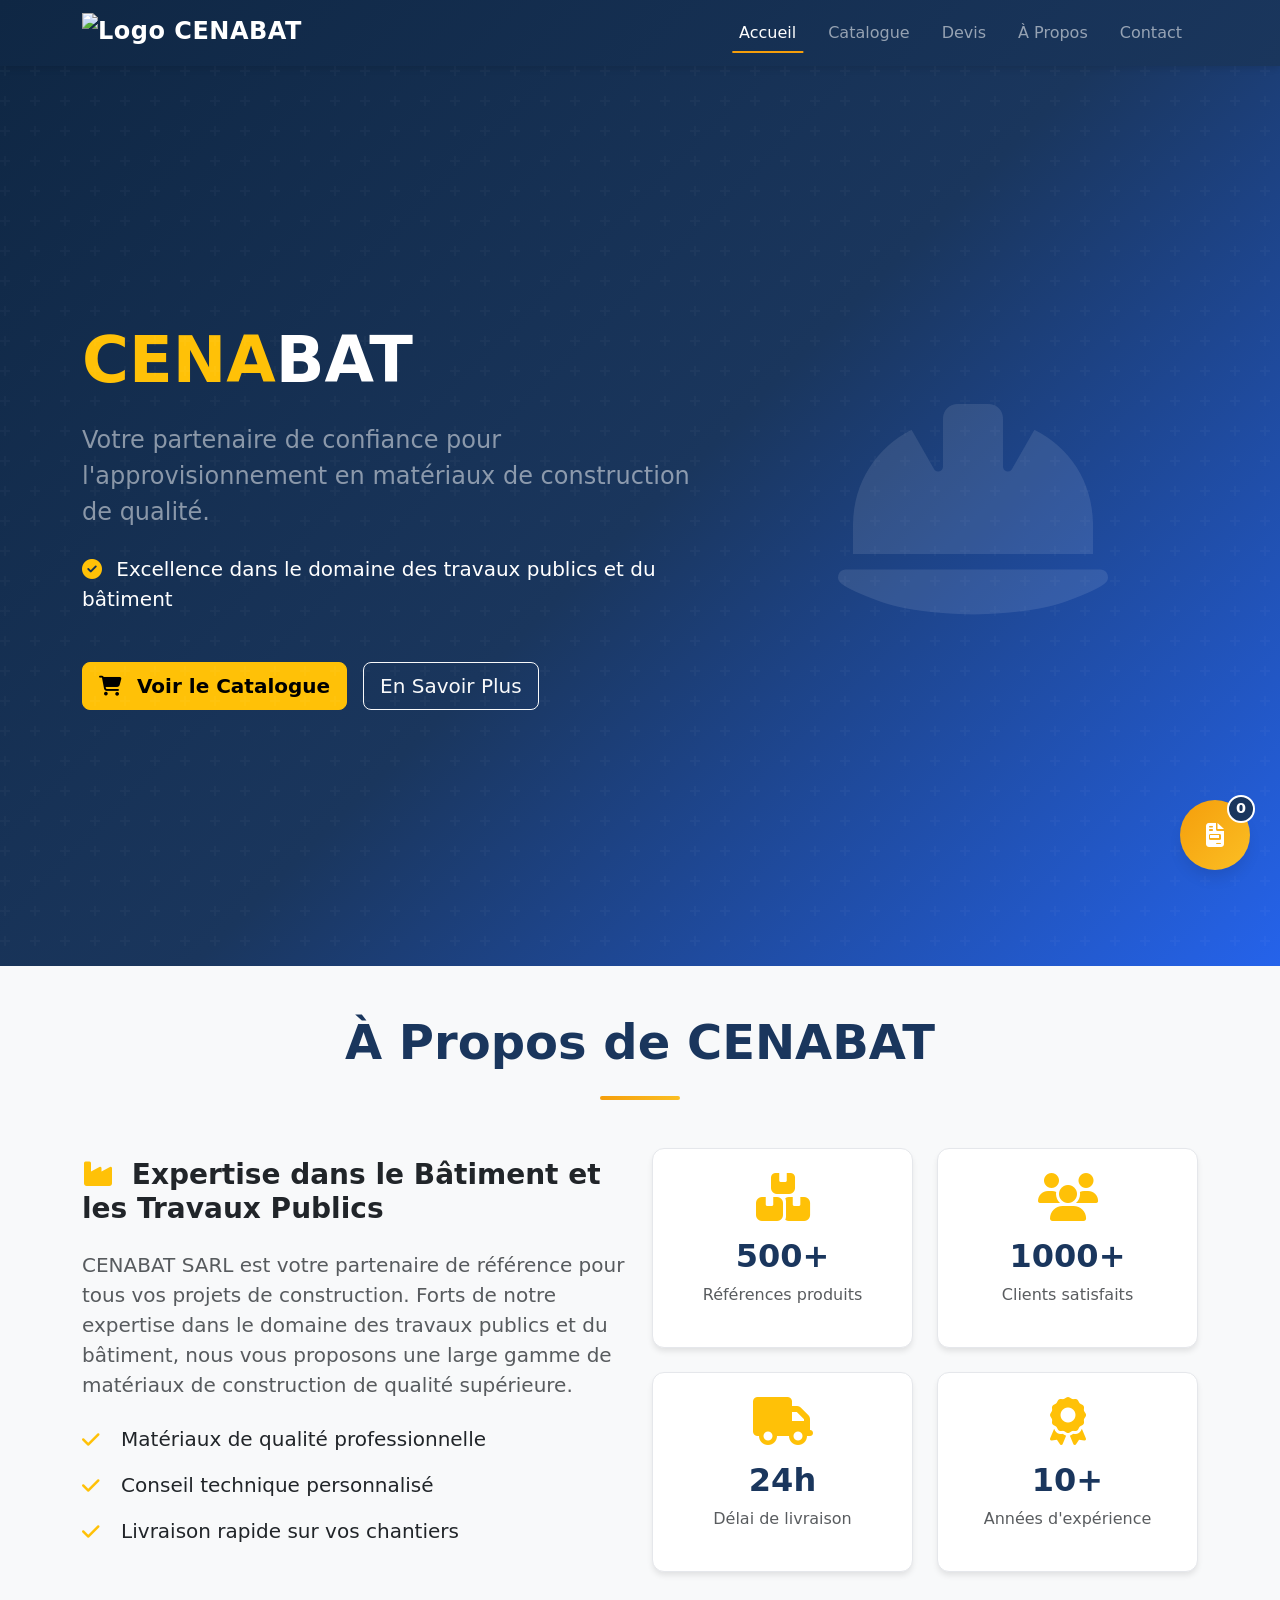
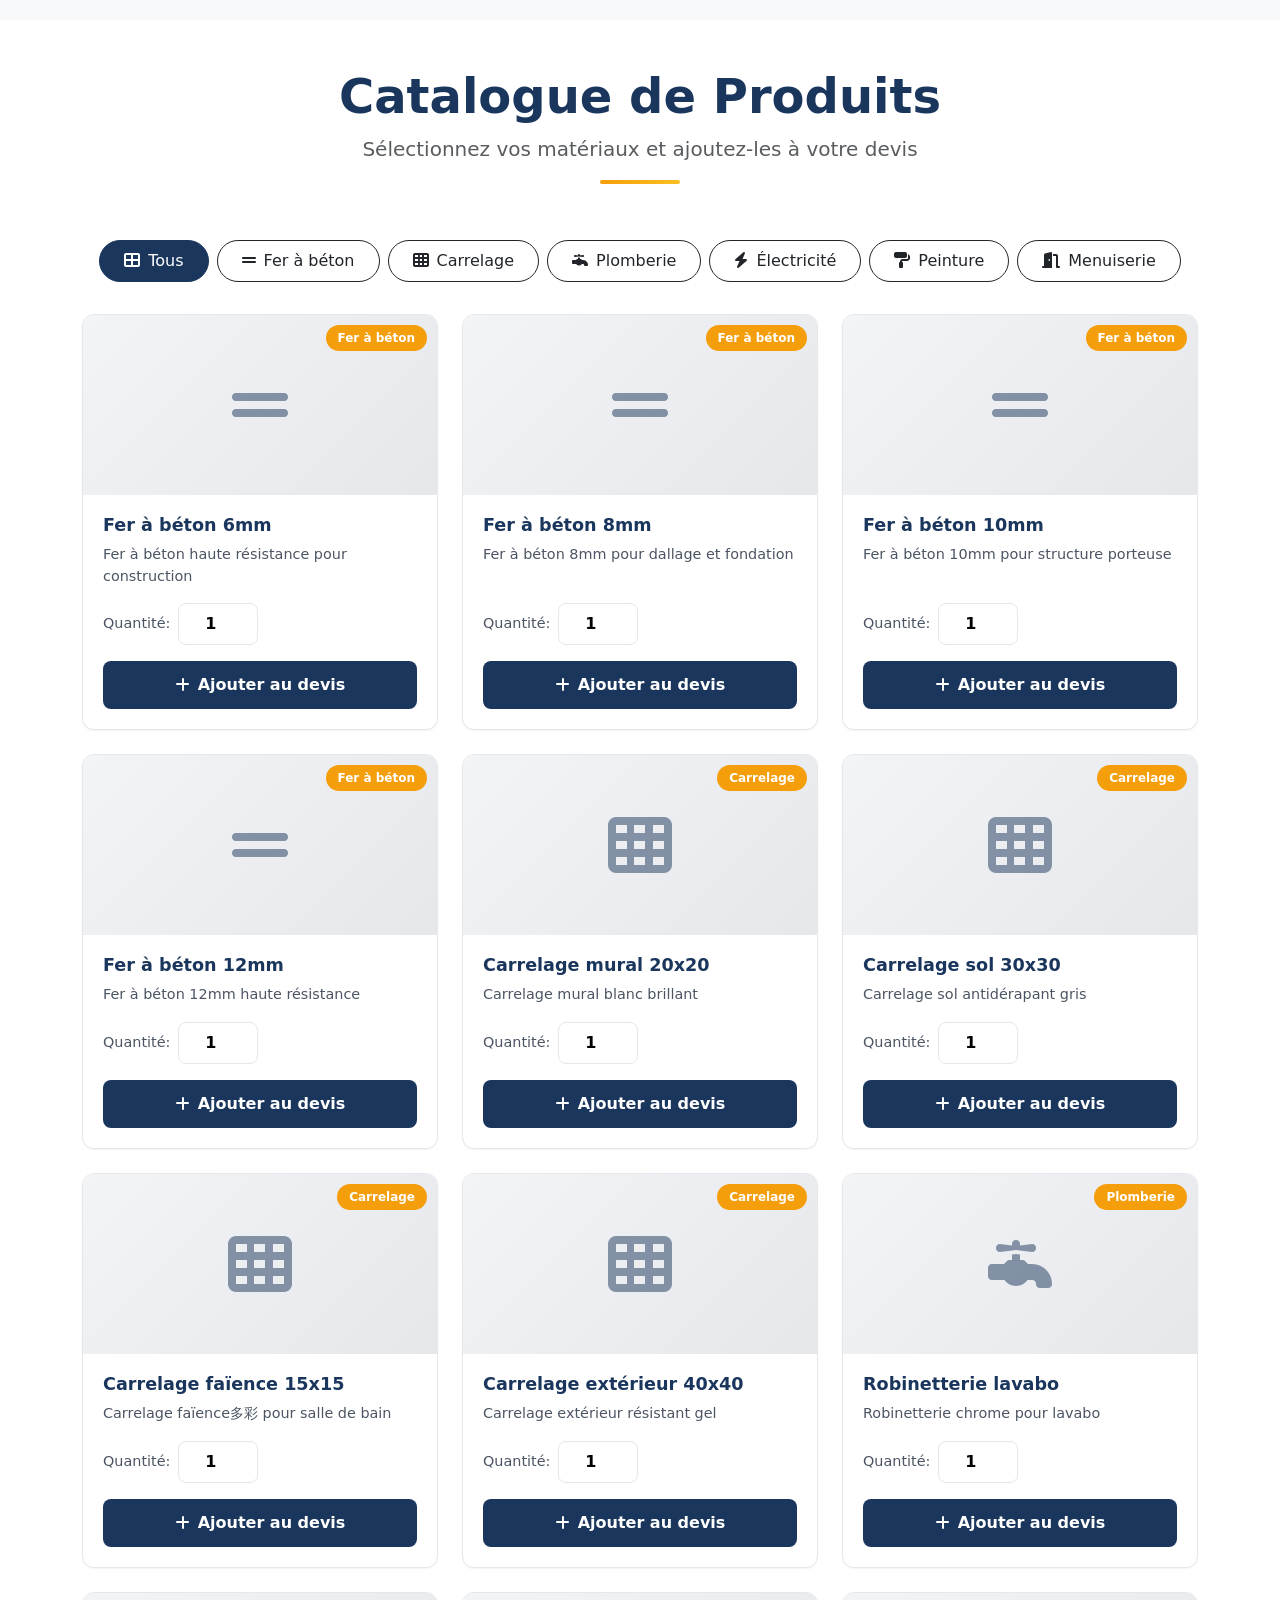
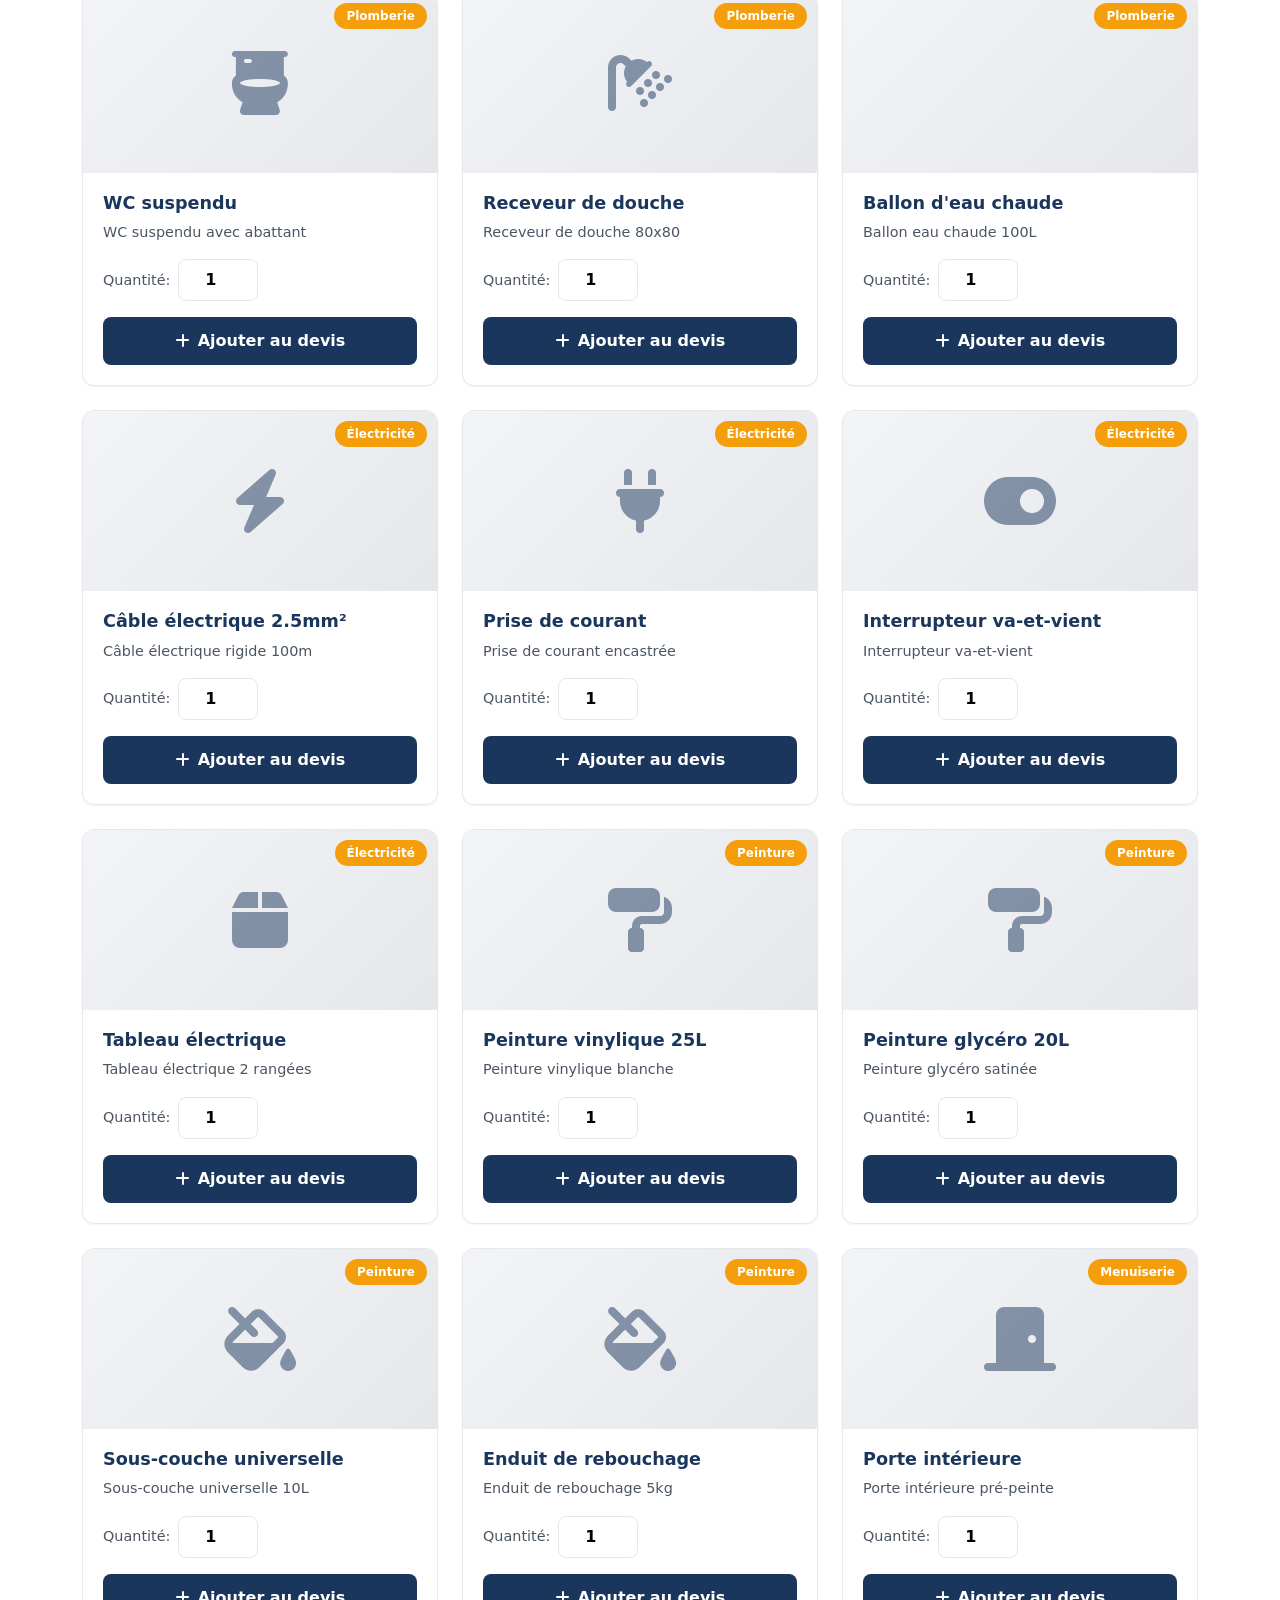
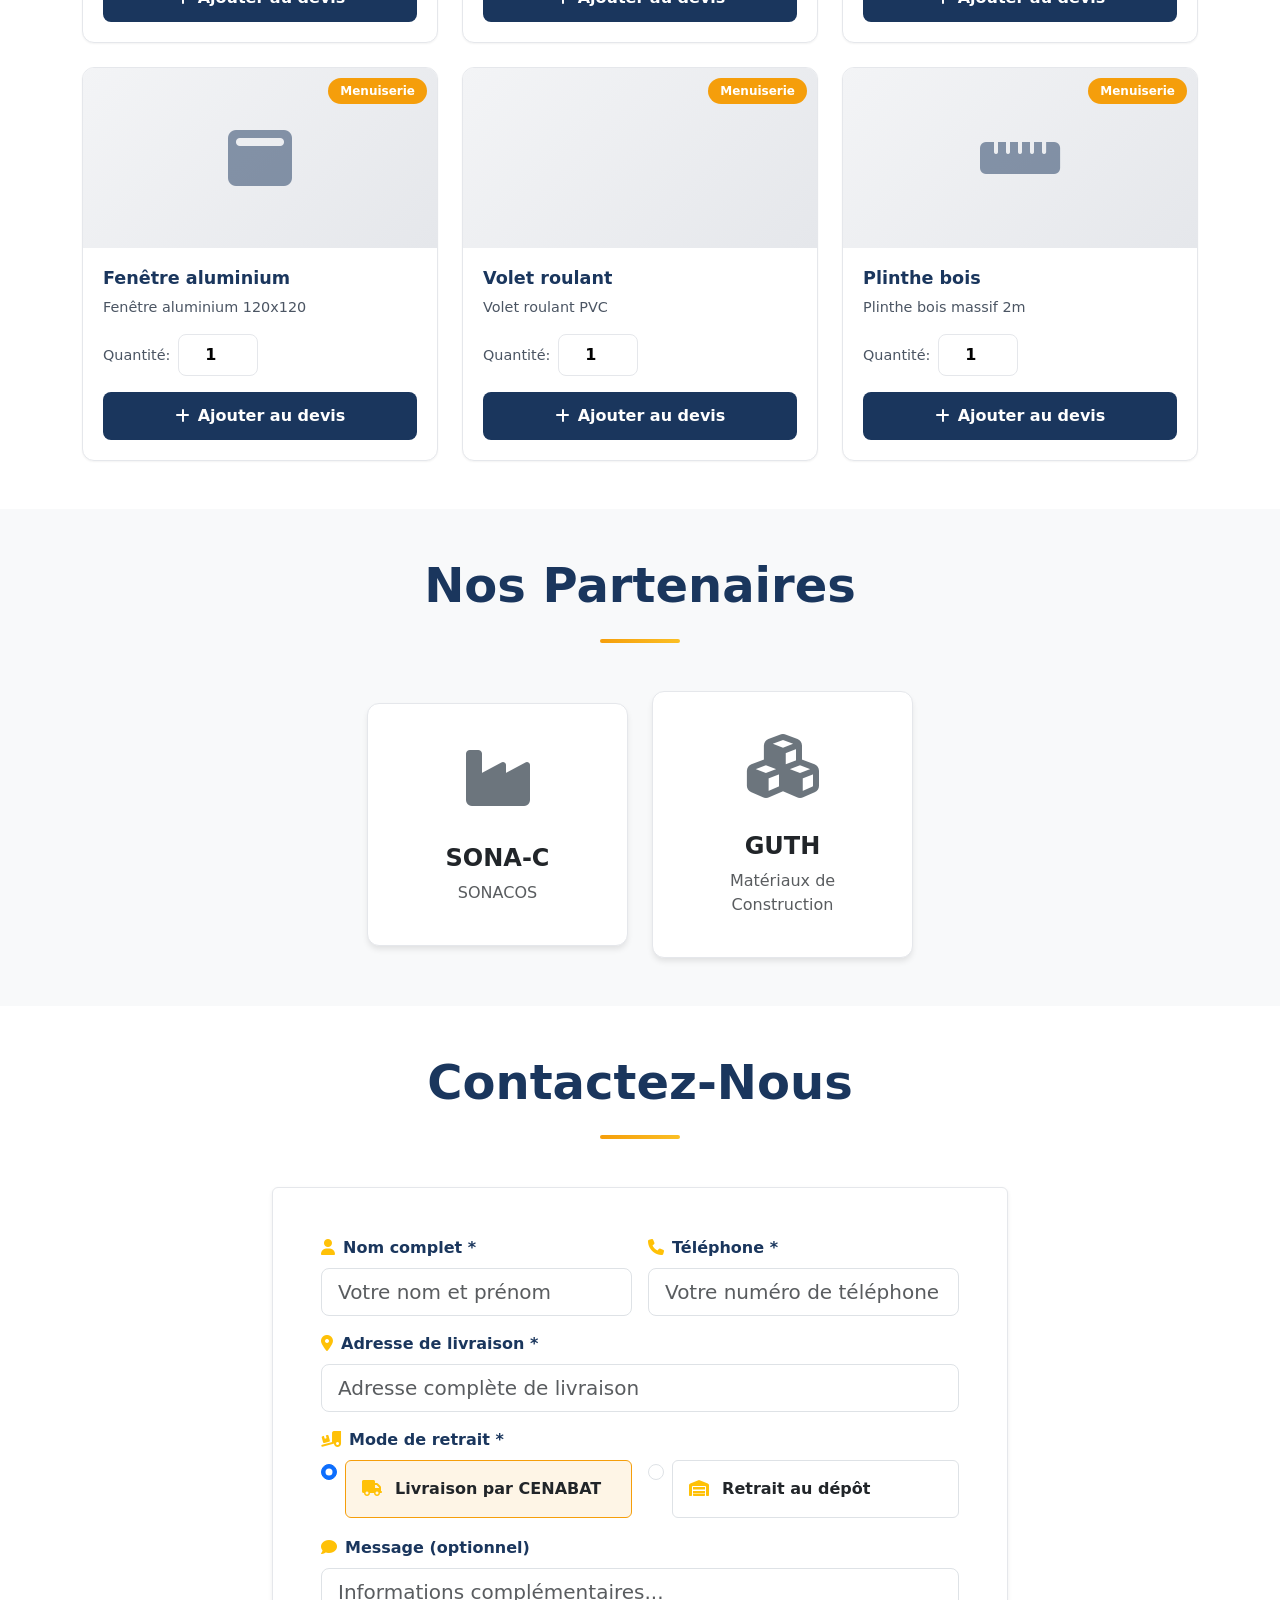
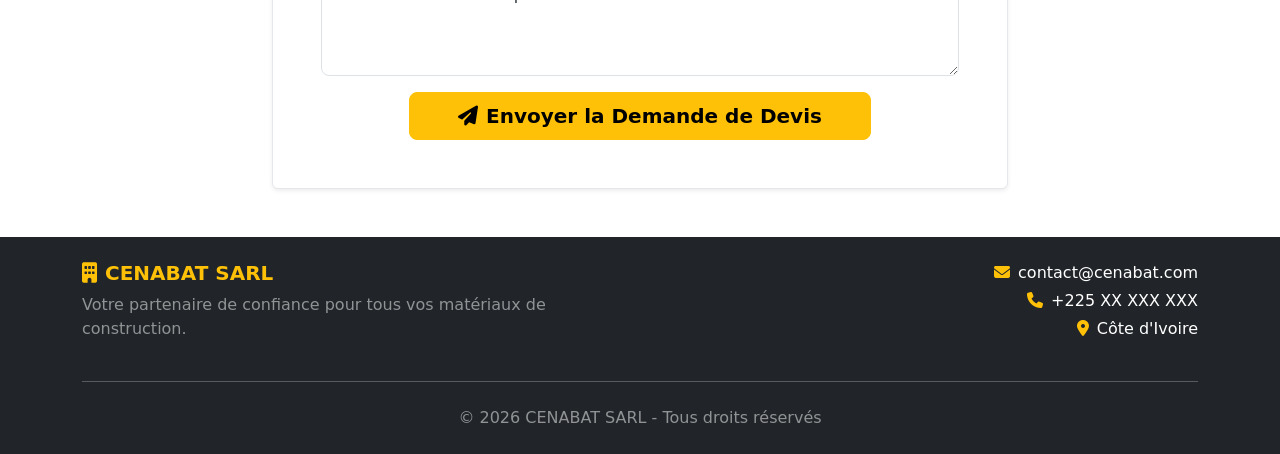
==== index.html @ 2ad9ac22 "Initial deploy of CENABAT site" ====
<!DOCTYPE html>
<html lang="fr">
<head>
    <meta charset="UTF-8">
    <meta name="viewport" content="width=device-width, initial-scale=1.0">
    <title>CENABAT SARL - Matériaux de Construction</title>
    <link rel="stylesheet" href="css/style.css">
    <link href="https://cdn.jsdelivr.net/npm/bootstrap@5.3.0/dist/css/bootstrap.min.css" rel="stylesheet">
    <link rel="stylesheet" href="https://cdnjs.cloudflare.com/ajax/libs/font-awesome/6.4.0/css/all.min.css">
</head>
<body>
    <!-- Navigation -->
    <nav class="navbar navbar-expand-lg navbar-dark bg-dark sticky-top">
        <div class="container">
            <a class="navbar-brand d-flex align-items-center fw-bold" href="#" aria-label="CENABAT SARL">
                <img src="images/logo.png" alt="Logo CENABAT" class="navbar-logo">
            </a>
            <button class="navbar-toggler" type="button" data-bs-toggle="collapse" data-bs-target="#navbarNav">
                <span class="navbar-toggler-icon"></span>
            </button>
            <div class="collapse navbar-collapse" id="navbarNav">
                <ul class="navbar-nav ms-auto">
                    <li class="nav-item"><a class="nav-link active" href="index.html">Accueil</a></li>
                    <li class="nav-item"><a class="nav-link" href="catalogue.html">Catalogue</a></li>
                    <li class="nav-item"><a class="nav-link" href="devis.html">Devis</a></li>
                    <li class="nav-item"><a class="nav-link" href="apropos.html">À Propos</a></li>
                    <li class="nav-item"><a class="nav-link" href="contact.html">Contact</a></li>
                </ul>
            </div>
        </div>
    </nav>

    <!-- Hero Section -->
    <section id="accueil" class="hero-section">
        <div class="container">
            <div class="row align-items-center min-vh-100">
                <div class="col-lg-7">
                    <h1 class="display-3 fw-bold text-white mb-4">
                        <span class="text-warning">CENA</span>BAT
                    </h1>
                    <p class="lead text-white-50 mb-4 fs-4">
                        Votre partenaire de confiance pour l'approvisionnement en matériaux de construction de qualité.
                    </p>
                    <p class="text-white mb-5 fs-5">
                        <i class="fas fa-check-circle text-warning me-2"></i>
                        Excellence dans le domaine des travaux publics et du bâtiment
                    </p>
                    <div class="d-flex gap-3">
                        <a href="#produits" class="btn btn-warning btn-lg fw-bold">
                            <i class="fas fa-shopping-cart me-2"></i> Voir le Catalogue
                        </a>
                        <a href="#apropos" class="btn btn-outline-light btn-lg">
                            En Savoir Plus
                        </a>
                    </div>
                </div>
                <div class="col-lg-5 text-center">
                    <div class="hero-icon">
                        <i class="fas fa-hard-hat"></i>
                    </div>
                </div>
            </div>
        </div>
    </section>

    <!-- Section À Propos -->
    <section id="apropos" class="py-5 bg-light">
        <div class="container">
            <div class="row">
                <div class="col-12 text-center mb-5">
                    <h2 class="display-5 fw-bold section-title">À Propos de CENABAT</h2>
                    <div class="divider mx-auto"></div>
                </div>
            </div>
            <div class="row align-items-center">
                <div class="col-lg-6 mb-4 mb-lg-0">
                    <div class="about-content">
                        <h3 class="fw-bold text-dark mb-4">
                            <i class="fas fa-industry text-warning me-2"></i>
                            Expertise dans le Bâtiment et les Travaux Publics
                        </h3>
                        <p class="text-muted fs-5 mb-4">
                            CENABAT SARL est votre partenaire de référence pour tous vos projets de construction.
                            Forts de notre expertise dans le domaine des travaux publics et du bâtiment,
                            nous vous proposons une large gamme de matériaux de construction de qualité
                            supérieure.
                        </p>
                        <ul class="list-unstyled">
                            <li class="mb-3">
                                <i class="fas fa-check text-warning me-3 fa-lg"></i>
                                <span class="fs-5">Matériaux de qualité professionnelle</span>
                            </li>
                            <li class="mb-3">
                                <i class="fas fa-check text-warning me-3 fa-lg"></i>
                                <span class="fs-5">Conseil technique personnalisé</span>
                            </li>
                            <li class="mb-3">
                                <i class="fas fa-check text-warning me-3 fa-lg"></i>
                                <span class="fs-5">Livraison rapide sur vos chantiers</span>
                            </li>
                        </ul>
                    </div>
                </div>
                <div class="col-lg-6">
                    <div class="row g-4">
                        <div class="col-6">
                            <div class="stat-card text-center p-4">
                                <i class="fas fa-boxes fa-3x text-warning mb-3"></i>
                                <h4 class="fw-bold">500+</h4>
                                <p class="text-muted">Références produits</p>
                            </div>
                        </div>
                        <div class="col-6">
                            <div class="stat-card text-center p-4">
                                <i class="fas fa-users fa-3x text-warning mb-3"></i>
                                <h4 class="fw-bold">1000+</h4>
                                <p class="text-muted">Clients satisfaits</p>
                            </div>
                        </div>
                        <div class="col-6">
                            <div class="stat-card text-center p-4">
                                <i class="fas fa-truck fa-3x text-warning mb-3"></i>
                                <h4 class="fw-bold">24h</h4>
                                <p class="text-muted">Délai de livraison</p>
                            </div>
                        </div>
                        <div class="col-6">
                            <div class="stat-card text-center p-4">
                                <i class="fas fa-award fa-3x text-warning mb-3"></i>
                                <h4 class="fw-bold">10+</h4>
                                <p class="text-muted">Années d'expérience</p>
                            </div>
                        </div>
                    </div>
                </div>
            </div>
        </div>
    </section>

    <!-- Catalogue de Produits -->
    <section id="produits" class="py-5">
        <div class="container">
            <div class="row">
                <div class="col-12 text-center mb-5">
                    <h2 class="display-5 fw-bold section-title">Catalogue de Produits</h2>
                    <p class="text-muted fs-5">Sélectionnez vos matériaux et ajoutez-les à votre devis</p>
                    <div class="divider mx-auto"></div>
                </div>
            </div>

            <!-- Filtres par catégorie -->
            <div class="row mb-4">
                <div class="col-12">
                    <div class="category-filters d-flex flex-wrap justify-content-center gap-2">
                        <button class="btn btn-outline-dark active" data-category="all">
                            <i class="fas fa-th-large me-2"></i>Tous
                        </button>
                        <button class="btn btn-outline-dark" data-category="fer">
                            <i class="fas fa-grip-lines me-2"></i>Fer à béton
                        </button>
                        <button class="btn btn-outline-dark" data-category="carrelage">
                            <i class="fas fa-th me-2"></i>Carrelage
                        </button>
                        <button class="btn btn-outline-dark" data-category="plomberie">
                            <i class="fas fa-faucet me-2"></i>Plomberie
                        </button>
                        <button class="btn btn-outline-dark" data-category="electricite">
                            <i class="fas fa-bolt me-2"></i>Électricité
                        </button>
                        <button class="btn btn-outline-dark" data-category="peinture">
                            <i class="fas fa-paint-roller me-2"></i>Peinture
                        </button>
                        <button class="btn btn-outline-dark" data-category="menuiserie">
                            <i class="fas fa-door-open me-2"></i>Menuiserie
                        </button>
                    </div>
                </div>
            </div>

            <!-- Grille de produits -->
            <div class="row g-4" id="products-grid">
                <!-- Les produits seront injectés ici par JavaScript -->
            </div>
        </div>
    </section>

    <!-- Section Partenaires -->
    <section id="partenaires" class="py-5 bg-light">
        <div class="container">
            <div class="row">
                <div class="col-12 text-center mb-5">
                    <h2 class="display-5 fw-bold section-title">Nos Partenaires</h2>
                    <div class="divider mx-auto"></div>
                </div>
            </div>
            <div class="row justify-content-center align-items-center g-4">
                <div class="col-6 col-md-4 col-lg-3">
                    <div class="partner-card text-center p-4">
                        <div class="partner-logo mb-3">
                            <i class="fas fa-industry fa-4x text-secondary"></i>
                        </div>
                        <h4 class="fw-bold">SONA-C</h4>
                        <p class="text-muted">SONACOS</p>
                    </div>
                </div>
                <div class="col-6 col-md-4 col-lg-3">
                    <div class="partner-card text-center p-4">
                        <div class="partner-logo mb-3">
                            <i class="fas fa-cubes fa-4x text-secondary"></i>
                        </div>
                        <h4 class="fw-bold">GUTH</h4>
                        <p class="text-muted">Matériaux de Construction</p>
                    </div>
                </div>
            </div>
        </div>
    </section>

    <!-- Section Contact -->
    <section id="contact" class="py-5">
        <div class="container">
            <div class="row">
                <div class="col-12 text-center mb-5">
                    <h2 class="display-5 fw-bold section-title">Contactez-Nous</h2>
                    <div class="divider mx-auto"></div>
                </div>
            </div>
            <div class="row justify-content-center">
                <div class="col-lg-8">
                    <div class="contact-form bg-white p-5 shadow-sm rounded">
                        <form id="devis-form">
                            <div class="row g-3">
                                <div class="col-md-6">
                                    <label class="form-label fw-bold">
                                        <i class="fas fa-user text-warning me-2"></i>Nom complet *
                                    </label>
                                    <input type="text" class="form-control form-control-lg" required 
                                           placeholder="Votre nom et prénom">
                                </div>
                                <div class="col-md-6">
                                    <label class="form-label fw-bold">
                                        <i class="fas fa-phone text-warning me-2"></i>Téléphone *
                                    </label>
                                    <input type="tel" class="form-control form-control-lg" required 
                                           placeholder="Votre numéro de téléphone">
                                </div>
                                <div class="col-12">
                                    <label class="form-label fw-bold">
                                        <i class="fas fa-map-marker-alt text-warning me-2"></i>Adresse de livraison *
                                    </label>
                                    <input type="text" class="form-control form-control-lg" required 
                                           placeholder="Adresse complète de livraison">
                                </div>
                                <div class="col-12">
                                    <label class="form-label fw-bold">
                                        <i class="fas fa-truck-loading text-warning me-2"></i>Mode de retrait *
                                    </label>
                                    <div class="row g-3">
                                        <div class="col-md-6">
                                            <div class="form-check form-check-inline w-100">
                                                <input class="form-check-input" type="radio" 
                                                       name="modeRetrait" id="livraison" value="livraison" checked>
                                                <label class="form-check-label w-100 p-3 border rounded" for="livraison">
                                                    <i class="fas fa-truck text-warning me-2"></i>
                                                    <strong>Livraison par CENABAT</strong>
                                                </label>
                                            </div>
                                        </div>
                                        <div class="col-md-6">
                                            <div class="form-check form-check-inline w-100">
                                                <input class="form-check-input" type="radio" 
                                                       name="modeRetrait" id="retrait" value="retrait">
                                                <label class="form-check-label w-100 p-3 border rounded" for="retrait">
                                                    <i class="fas fa-warehouse text-warning me-2"></i>
                                                    <strong>Retrait au dépôt</strong>
                                                </label>
                                            </div>
                                        </div>
                                    </div>
                                </div>
                                <div class="col-12">
                                    <label class="form-label fw-bold">
                                        <i class="fas fa-comment text-warning me-2"></i>Message (optionnel)
                                    </label>
                                    <textarea class="form-control form-control-lg" rows="3" 
                                              placeholder="Informations complémentaires..."></textarea>
                                </div>
                                <div class="col-12 text-center">
                                    <button type="submit" class="btn btn-warning btn-lg fw-bold px-5">
                                        <i class="fas fa-paper-plane me-2"></i>Envoyer la Demande de Devis
                                    </button>
                                </div>
                            </div>
                        </form>
                    </div>
                </div>
            </div>
        </div>
    </section>

    <!-- Footer -->
    <footer class="bg-dark text-white py-4">
        <div class="container">
            <div class="row">
                <div class="col-md-6">
                    <h5 class="fw-bold text-warning">
                        <i class="fas fa-building me-2"></i>CENABAT SARL
                    </h5>
                    <p class="text-white-50">Votre partenaire de confiance pour tous vos matériaux de construction.</p>
                </div>
                <div class="col-md-6 text-md-end">
                    <p class="mb-1">
                        <i class="fas fa-envelope text-warning me-2"></i>contact@cenabat.com
                    </p>
                    <p class="mb-1">
                        <i class="fas fa-phone text-warning me-2"></i>+225 XX XXX XXX
                    </p>
                    <p>
                        <i class="fas fa-map-marker-alt text-warning me-2"></i>Côte d'Ivoire
                    </p>
                </div>
            </div>
            <hr class="my-4">
            <div class="row">
                <div class="col-12 text-center">
                    <p class="text-white-50 mb-0">
                        &copy; 2026 CENABAT SARL - Tous droits réservés
                    </p>
                </div>
            </div>
        </div>
    </footer>

    <!-- Bouton Flottant Panier -->
    <button class="floating-cart-btn" data-bs-toggle="modal" data-bs-target="#cartModal">
        <i class="fas fa-file-invoice"></i>
        <span class="cart-badge" id="cart-count">0</span>
    </button>

    <!-- Modal Panier/Devis -->
    <div class="modal fade" id="cartModal" tabindex="-1">
        <div class="modal-dialog modal-lg modal-dialog-centered">
            <div class="modal-content">
                <div class="modal-header bg-dark text-white">
                    <h5 class="modal-title fw-bold">
                        <i class="fas fa-file-invoice me-2"></i>Mon Devis
                    </h5>
                    <button type="button" class="btn-close btn-close-white" data-bs-dismiss="modal"></button>
                </div>
                <div class="modal-body">
                    <div id="cart-items">
                        <p class="text-center text-muted py-5">
                            <i class="fas fa-shopping-cart fa-3x mb-3 d-block"></i>
                            Votre devis est vide
                        </p>
                    </div>
                    <div id="cart-summary" class="d-none">
                        <hr>
                        <div class="d-flex justify-content-between align-items-center mb-3">
                            <span class="fs-5 fw-bold">Total articles:</span>
                            <span class="fs-4 fw-bold text-warning" id="cart-total">0</span>
                        </div>
                    </div>
                </div>
                <div class="modal-footer">
                    <button type="button" class="btn btn-outline-secondary" data-bs-dismiss="modal">
                        <i class="fas fa-times me-2"></i>Continuer mes achats
                    </button>
                    <button type="button" class="btn btn-warning fw-bold" id="validate-devis">
                        <i class="fas fa-check me-2"></i>Valider mon devis
                    </button>
                </div>
            </div>
        </div>
    </div>

    <!-- Modal Confirmation -->
    <div class="modal fade" id="confirmModal" tabindex="-1">
        <div class="modal-dialog modal-dialog-centered">
            <div class="modal-content">
                <div class="modal-header bg-success text-white">
                    <h5 class="modal-title fw-bold">
                        <i class="fas fa-check-circle me-2"></i>Devis Envoyé !
                    </h5>
                    <button type="button" class="btn-close btn-close-white" data-bs-dismiss="modal"></button>
                </div>
                <div class="modal-body text-center py-4">
                    <i class="fas fa-check-circle text-success fa-4x mb-3"></i>
                    <h4>Votre demande de devis a été envoyée avec succès !</h4>
                    <p class="text-muted">Notre équipe vous contactera dans les plus brefs délais.</p>
                </div>
                <div class="modal-footer justify-content-center">
                    <button type="button" class="btn btn-success" data-bs-dismiss="modal">
                        <i class="fas fa-thumbs-up me-2"></i>Merci !
                    </button>
                </div>
            </div>
        </div>
    </div>

    <script src="https://cdn.jsdelivr.net/npm/bootstrap@5.3.0/dist/js/bootstrap.bundle.min.js"></script>
    <script src="js/app.js"></script>
</body>
</html>
---- css/style.css ----
/* ================================================
   CENABAT SARL - Styles Professionnels
   Palette: Bleu foncé (#1a365d) + Orange (#f59e0b)
   ================================================ */

/* === Variables CSS === */
:root {
    --primary-blue: #1a365d;
    --primary-dark: #0f2744;
    --accent-orange: #f59e0b;
    --accent-light: #fbbf24;
    --gray-100: #f3f4f6;
    --gray-200: #e5e7eb;
    --gray-600: #4b5563;
    --gray-800: #1f2937;
    --white: #ffffff;
    --shadow-sm: 0 1px 2px 0 rgba(0, 0, 0, 0.05);
    --shadow-md: 0 4px 6px -1px rgba(0, 0, 0, 0.1);
    --shadow-lg: 0 10px 15px -3px rgba(0, 0, 0, 0.1);
    --transition: all 0.3s ease;
}

/* === Reset & Base === */
* {
    margin: 0;
    padding: 0;
    box-sizing: border-box;
}

html {
    scroll-behavior: smooth;
}

body {
    font-family: 'Segoe UI', Tahoma, Geneva, Verdana, sans-serif;
    color: var(--gray-800);
    background-color: var(--white);
    line-height: 1.6;
}

/* === Navigation === */
.navbar {
    background: linear-gradient(135deg, var(--primary-dark) 0%, var(--primary-blue) 100%) !important;
    padding: 1rem 0;
    box-shadow: var(--shadow-md);
}

.navbar-brand {
    font-size: 1.5rem !important;
    letter-spacing: 0.5px;
}

.navbar-brand img.navbar-logo {
    height: 40px;
    width: auto;
    margin-right: 0.75rem;
}

.navbar-brand i {
    font-size: 1.8rem;
}

.nav-link {
    font-weight: 500;
    padding: 0.5rem 1rem !important;
    transition: var(--transition);
    position: relative;
}

.nav-link::after {
    content: '';
    position: absolute;
    bottom: 0;
    left: 50%;
    width: 0;
    height: 2px;
    background: var(--accent-orange);
    transition: var(--transition);
    transform: translateX(-50%);
}

.nav-link:hover::after,
.nav-link.active::after {
    width: 80%;
}

/* === Hero Section === */
.hero-section {
    background: linear-gradient(135deg, var(--primary-dark) 0%, var(--primary-blue) 50%, #2563eb 100%);
    min-height: 100vh;
    display: flex;
    align-items: center;
    position: relative;
    overflow: hidden;
}

.hero-section::before {
    content: '';
    position: absolute;
    top: 0;
    left: 0;
    right: 0;
    bottom: 0;
    background: url("data:image/svg+xml,%3Csvg width='60' height='60' viewBox='0 0 60 60' xmlns='http://www.w3.org/2000/svg'%3E%3Cg fill='none' fill-rule='evenodd'%3E%3Cg fill='%23ffffff' fill-opacity='0.05'%3E%3Cpath d='M36 34v-4h-2v4h-4v2h4v4h2v-4h4v-2h-4zm0-30V0h-2v4h-4v2h4v4h2V6h4V4h-4zM6 34v-4H4v4H0v2h4v4h2v-4h4v-2H6zM6 4V0H4v4H0v2h4v4h2V6h4V4H6z'/%3E%3C/g%3E%3C/g%3E%3C/svg%3E");
    opacity: 0.5;
}

.hero-icon {
    font-size: 15rem;
    color: rgba(255, 255, 255, 0.1);
    animation: float 6s ease-in-out infinite;
}

@keyframes float {
    0%, 100% { transform: translateY(0); }
    50% { transform: translateY(-20px); }
}

/* === Section Titles === */
.section-title {
    color: var(--primary-blue);
    position: relative;
    display: inline-block;
}

.divider {
    width: 80px;
    height: 4px;
    background: linear-gradient(90deg, var(--accent-orange), var(--accent-light));
    border-radius: 2px;
    margin-top: 1rem;
}

/* === About Section === */
.stat-card {
    background: var(--white);
    border-radius: 12px;
    box-shadow: var(--shadow-md);
    transition: var(--transition);
    border: 1px solid var(--gray-200);
}

.stat-card:hover {
    transform: translateY(-5px);
    box-shadow: var(--shadow-lg);
}

.stat-card h4 {
    color: var(--primary-blue);
    font-size: 2rem;
}

/* === Category Filters === */
.category-filters {
    padding: 0.5rem;
}

.category-filters .btn {
    border-radius: 25px;
    padding: 0.5rem 1.5rem;
    font-weight: 500;
    transition: var(--transition);
}

.category-filters .btn.active,
.category-filters .btn:hover {
    background: var(--primary-blue);
    color: var(--white);
    border-color: var(--primary-blue);
}

/* === Product Cards === */
.product-card {
    background: var(--white);
    border-radius: 12px;
    overflow: hidden;
    box-shadow: var(--shadow-sm);
    transition: var(--transition);
    border: 1px solid var(--gray-200);
    height: 100%;
    display: flex;
    flex-direction: column;
}

.product-card:hover {
    transform: translateY(-5px);
    box-shadow: var(--shadow-lg);
}

.product-image {
    height: 180px;
    background: linear-gradient(135deg, var(--gray-100) 0%, var(--gray-200) 100%);
    display: flex;
    align-items: center;
    justify-content: center;
    position: relative;
    overflow: hidden;
}

.product-image i {
    font-size: 4rem;
    color: var(--primary-blue);
    opacity: 0.5;
}

.product-category-badge {
    position: absolute;
    top: 10px;
    right: 10px;
    background: var(--accent-orange);
    color: var(--white);
    padding: 0.25rem 0.75rem;
    border-radius: 20px;
    font-size: 0.75rem;
    font-weight: 600;
}

.product-body {
    padding: 1.25rem;
    flex: 1;
    display: flex;
    flex-direction: column;
}

.product-title {
    font-size: 1.1rem;
    font-weight: 600;
    color: var(--primary-blue);
    margin-bottom: 0.5rem;
}

.product-description {
    color: var(--gray-600);
    font-size: 0.9rem;
    margin-bottom: 1rem;
    flex: 1;
}

.product-quantity {
    display: flex;
    align-items: center;
    gap: 0.5rem;
    margin-bottom: 1rem;
}

.product-quantity label {
    font-weight: 500;
    font-size: 0.9rem;
    color: var(--gray-600);
}

.quantity-input {
    width: 80px;
    padding: 0.5rem;
    border: 1px solid var(--gray-200);
    border-radius: 8px;
    text-align: center;
    font-weight: 600;
}

.quantity-input:focus {
    outline: none;
    border-color: var(--accent-orange);
    box-shadow: 0 0 0 3px rgba(245, 158, 11, 0.2);
}

.btn-add-devis {
    width: 100%;
    background: var(--primary-blue);
    color: var(--white);
    border: none;
    padding: 0.75rem;
    border-radius: 8px;
    font-weight: 600;
    transition: var(--transition);
    display: flex;
    align-items: center;
    justify-content: center;
    gap: 0.5rem;
}

.btn-add-devis:hover {
    background: var(--primary-dark);
    transform: scale(1.02);
}

.btn-add-devis.added {
    background: #10b981;
}

/* === Partner Cards === */
.partner-card {
    background: var(--white);
    border-radius: 12px;
    box-shadow: var(--shadow-md);
    transition: var(--transition);
    border: 1px solid var(--gray-200);
}

.partner-card:hover {
    transform: translateY(-5px);
    box-shadow: var(--shadow-lg);
}

.partner-logo {
    height: 100px;
    display: flex;
    align-items: center;
    justify-content: center;
}

/* === Contact Form === */
.contact-form {
    border-radius: 12px;
    border: 1px solid var(--gray-200);
}

.form-label {
    color: var(--primary-blue);
    margin-bottom: 0.5rem;
}

.form-control:focus {
    border-color: var(--accent-orange);
    box-shadow: 0 0 0 3px rgba(245, 158, 11, 0.2);
}

.form-check-input:checked {
    background-color: var(--accent-orange);
    border-color: var(--accent-orange);
}

.form-check-label {
    cursor: pointer;
    transition: var(--transition);
}

.form-check-label:hover {
    border-color: var(--accent-orange) !important;
}

.form-check-input:checked + .form-check-label {
    background: rgba(245, 158, 11, 0.1);
    border-color: var(--accent-orange) !important;
}

/* === Floating Cart Button === */
.floating-cart-btn {
    position: fixed;
    bottom: 30px;
    right: 30px;
    width: 70px;
    height: 70px;
    background: linear-gradient(135deg, var(--accent-orange) 0%, var(--accent-light) 100%);
    border: none;
    border-radius: 50%;
    color: var(--white);
    font-size: 1.5rem;
    box-shadow: var(--shadow-lg);
    cursor: pointer;
    transition: var(--transition);
    z-index: 1000;
    display: flex;
    align-items: center;
    justify-content: center;
}

.floating-cart-btn:hover {
    transform: scale(1.1);
    box-shadow: 0 15px 30px rgba(245, 158, 11, 0.4);
}

.cart-badge {
    position: absolute;
    top: -5px;
    right: -5px;
    background: var(--primary-blue);
    color: var(--white);
    width: 28px;
    height: 28px;
    border-radius: 50%;
    display: flex;
    align-items: center;
    justify-content: center;
    font-size: 0.9rem;
    font-weight: 700;
    border: 2px solid var(--white);
}

/* === Modal Styles === */
.modal-header {
    border-bottom: none;
    padding: 1.5rem;
}

.modal-body {
    padding: 1.5rem;
}

.modal-footer {
    border-top: none;
    padding: 1rem 1.5rem;
}

.modal-content {
    border-radius: 12px;
    overflow: hidden;
}

/* === Cart Items === */
.cart-item {
    display: flex;
    align-items: center;
    padding: 1rem;
    background: var(--gray-100);
    border-radius: 8px;
    margin-bottom: 1rem;
}

.cart-item-icon {
    width: 50px;
    height: 50px;
    background: var(--primary-blue);
    border-radius: 8px;
    display: flex;
    align-items: center;
    justify-content: center;
    color: var(--white);
    font-size: 1.25rem;
    margin-right: 1rem;
}

.cart-item-details {
    flex: 1;
}

.cart-item-title {
    font-weight: 600;
    color: var(--primary-blue);
    margin-bottom: 0.25rem;
}

.cart-item-quantity {
    color: var(--gray-600);
    font-size: 0.9rem;
}

.cart-item-remove {
    background: none;
    border: none;
    color: #ef4444;
    cursor: pointer;
    padding: 0.5rem;
    transition: var(--transition);
}

.cart-item-remove:hover {
    transform: scale(1.2);
}

/* === Animations === */
@keyframes fadeIn {
    from { opacity: 0; transform: translateY(20px); }
    to { opacity: 1; transform: translateY(0); }
}

.product-card {
    animation: fadeIn 0.5s ease forwards;
}

.product-card:nth-child(1) { animation-delay: 0.1s; }
.product-card:nth-child(2) { animation-delay: 0.2s; }
.product-card:nth-child(3) { animation-delay: 0.3s; }
.product-card:nth-child(4) { animation-delay: 0.4s; }
.product-card:nth-child(5) { animation-delay: 0.5s; }
.product-card:nth-child(6) { animation-delay: 0.6s; }

/* === Responsive Design === */
@media (max-width: 991px) {
    .hero-section {
        min-height: auto;
        padding: 100px 0 60px;
    }
    
    .hero-icon {
        font-size: 8rem;
        margin-top: 2rem;
    }
    
    .display-3 {
        font-size: 2.5rem !important;
    }
}

@media (max-width: 767px) {
    .navbar-brand {
        font-size: 1.2rem !important;
    }
    
    .section-title {
        font-size: 2rem !important;
    }
    
    .floating-cart-btn {
        width: 60px;
        height: 60px;
        font-size: 1.25rem;
        bottom: 20px;
        right: 20px;
    }
    
    .cart-badge {
        width: 24px;
        height: 24px;
        font-size: 0.8rem;
    }
    
    .category-filters .btn {
        padding: 0.4rem 1rem;
        font-size: 0.85rem;
    }
}

@media (max-width: 575px) {
    .hero-section {
        padding: 80px 0 40px;
    }
    
    .display-3 {
        font-size: 2rem !important;
    }
    
    .lead {
        font-size: 1rem !important;
    }
    
    .btn-lg {
        padding: 0.6rem 1rem;
        font-size: 0.9rem;
    }
    
    .product-image {
        height: 150px;
    }
    
    .product-image i {
        font-size: 3rem;
    }
}

/* === Page Header === */
.page-header {
    background: linear-gradient(135deg, var(--primary-dark) 0%, var(--primary-blue) 100%);
    padding: 60px 0;
}

/* === Service Cards === */
.service-card {
    background: var(--white);
    border-radius: 12px;
    box-shadow: var(--shadow-md);
    transition: var(--transition);
    border: 1px solid var(--gray-200);
}

.service-card:hover {
    transform: translateY(-5px);
    box-shadow: var(--shadow-lg);
}

/* === Category Cards === */
.category-card {
    background: var(--white);
    border-radius: 12px;
    box-shadow: var(--shadow-sm);
    transition: var(--transition);
    border: 1px solid var(--gray-200);
}

.category-card:hover {
    transform: translateY(-5px);
    box-shadow: var(--shadow-md);
    border-color: var(--accent-orange);
}

.category-card i {
    color: var(--primary-blue);
}

.category-card:hover i {
    color: var(--accent-orange);
}

/* === Devis Items === */
.devis-item {
    background: var(--gray-100);
    transition: var(--transition);
}

.devis-item:hover {
    background: var(--gray-200);
}

.devis-item-icon {
    width: 50px;
    height: 50px;
    background: var(--primary-blue);
    border-radius: 8px;
    display: flex;
    align-items: center;
    justify-content: center;
    color: var(--white);
}

/* === Utility Classes === */
.bg-primary-custom {
    background-color: var(--primary-blue);
}

.text-primary-custom {
    color: var(--primary-blue);
}

.bg-accent-custom {
    background-color: var(--accent-orange);
}

.text-accent-custom {
    color: var(--accent-orange);
}
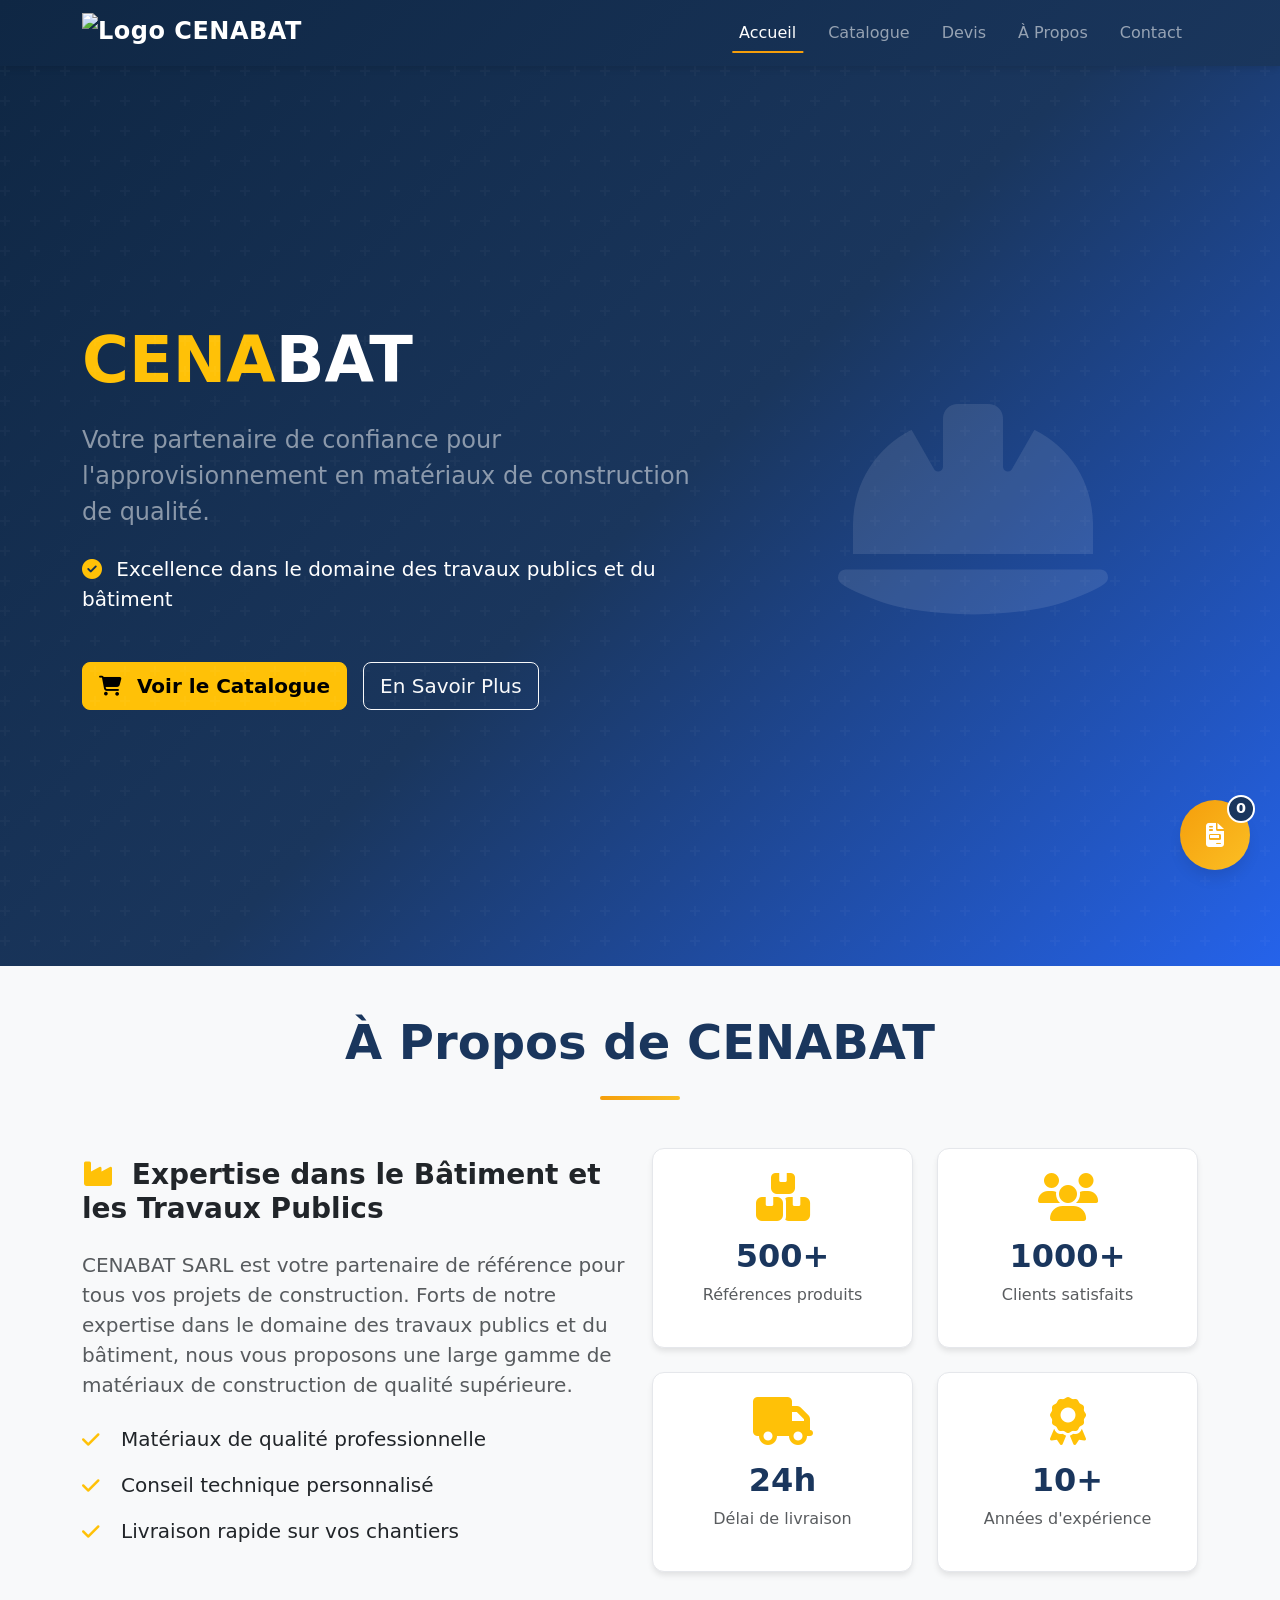
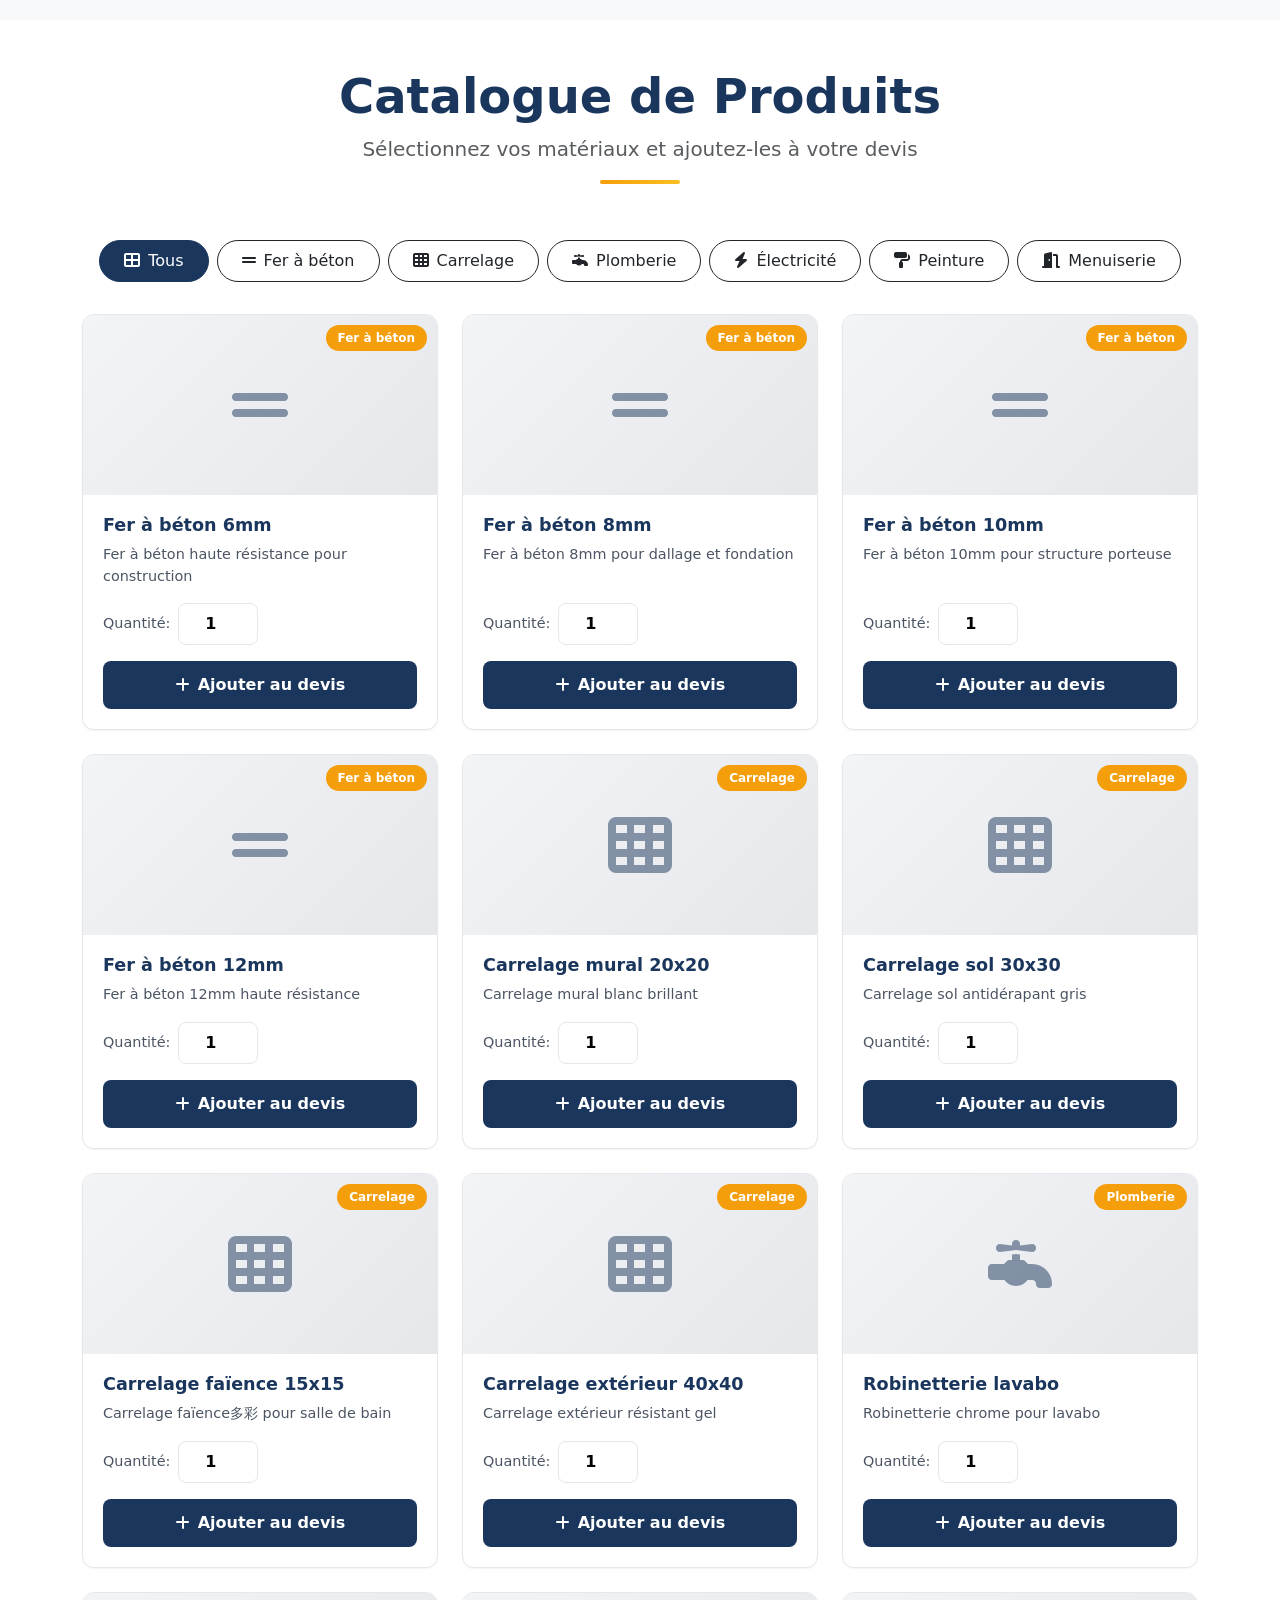
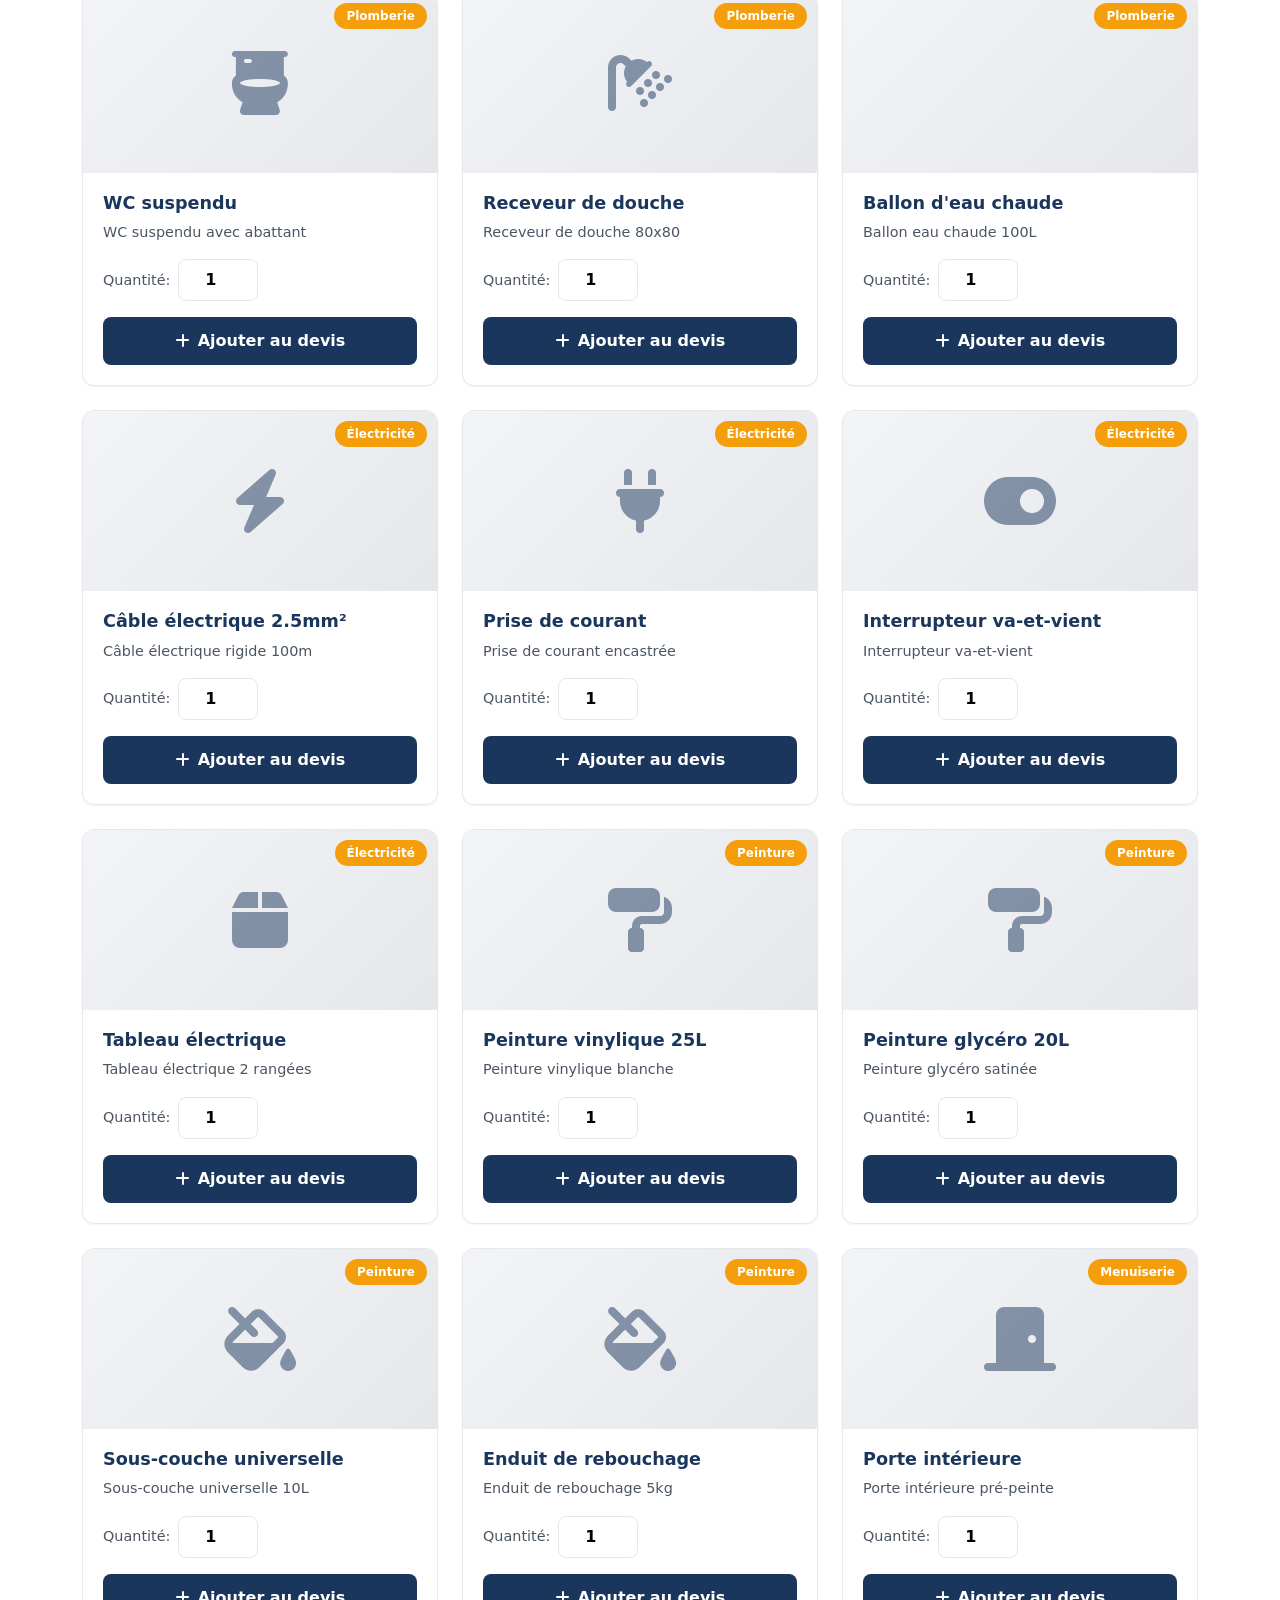
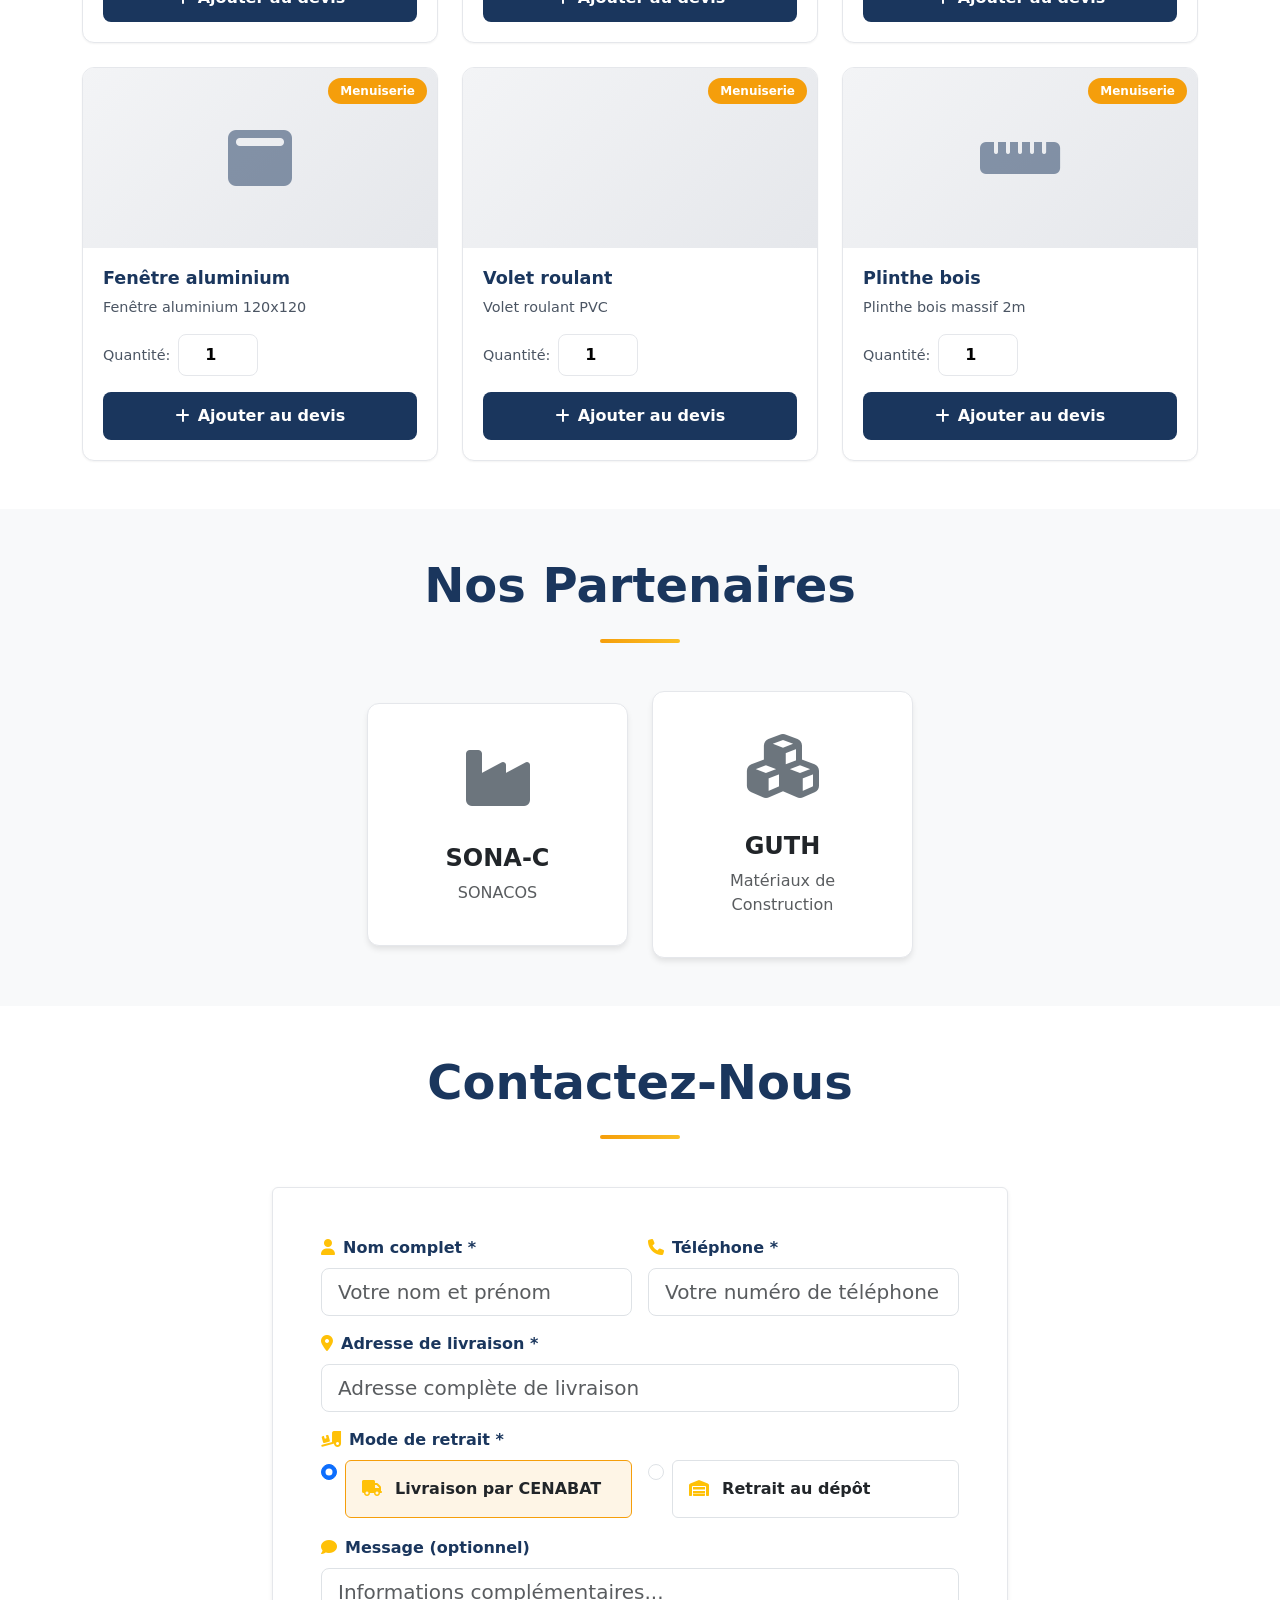
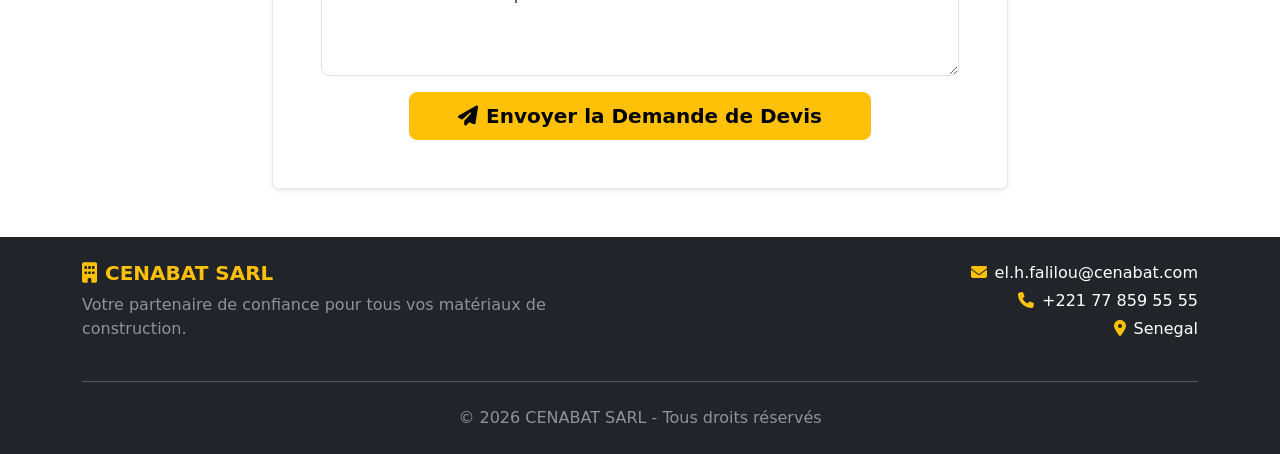
==== commit 83a5848f: "Correction des références: email el.h.falilou@cenabat.com, téléphone +221 77 859 55 55, pays Senegal" ====
--- a/index.html
+++ b/index.html
@@ -310,13 +310,13 @@
                 </div>
                 <div class="col-md-6 text-md-end">
                     <p class="mb-1">
-                        <i class="fas fa-envelope text-warning me-2"></i>contact@cenabat.com
+                        <i class="fas fa-envelope text-warning me-2"></i>el.h.falilou@cenabat.com
                     </p>
                     <p class="mb-1">
-                        <i class="fas fa-phone text-warning me-2"></i>+225 XX XXX XXX
+                        <i class="fas fa-phone text-warning me-2"></i>+221 77 859 55 55
                     </p>
                     <p>
-                        <i class="fas fa-map-marker-alt text-warning me-2"></i>Côte d'Ivoire
+                        <i class="fas fa-map-marker-alt text-warning me-2"></i>Senegal
                     </p>
                 </div>
             </div>
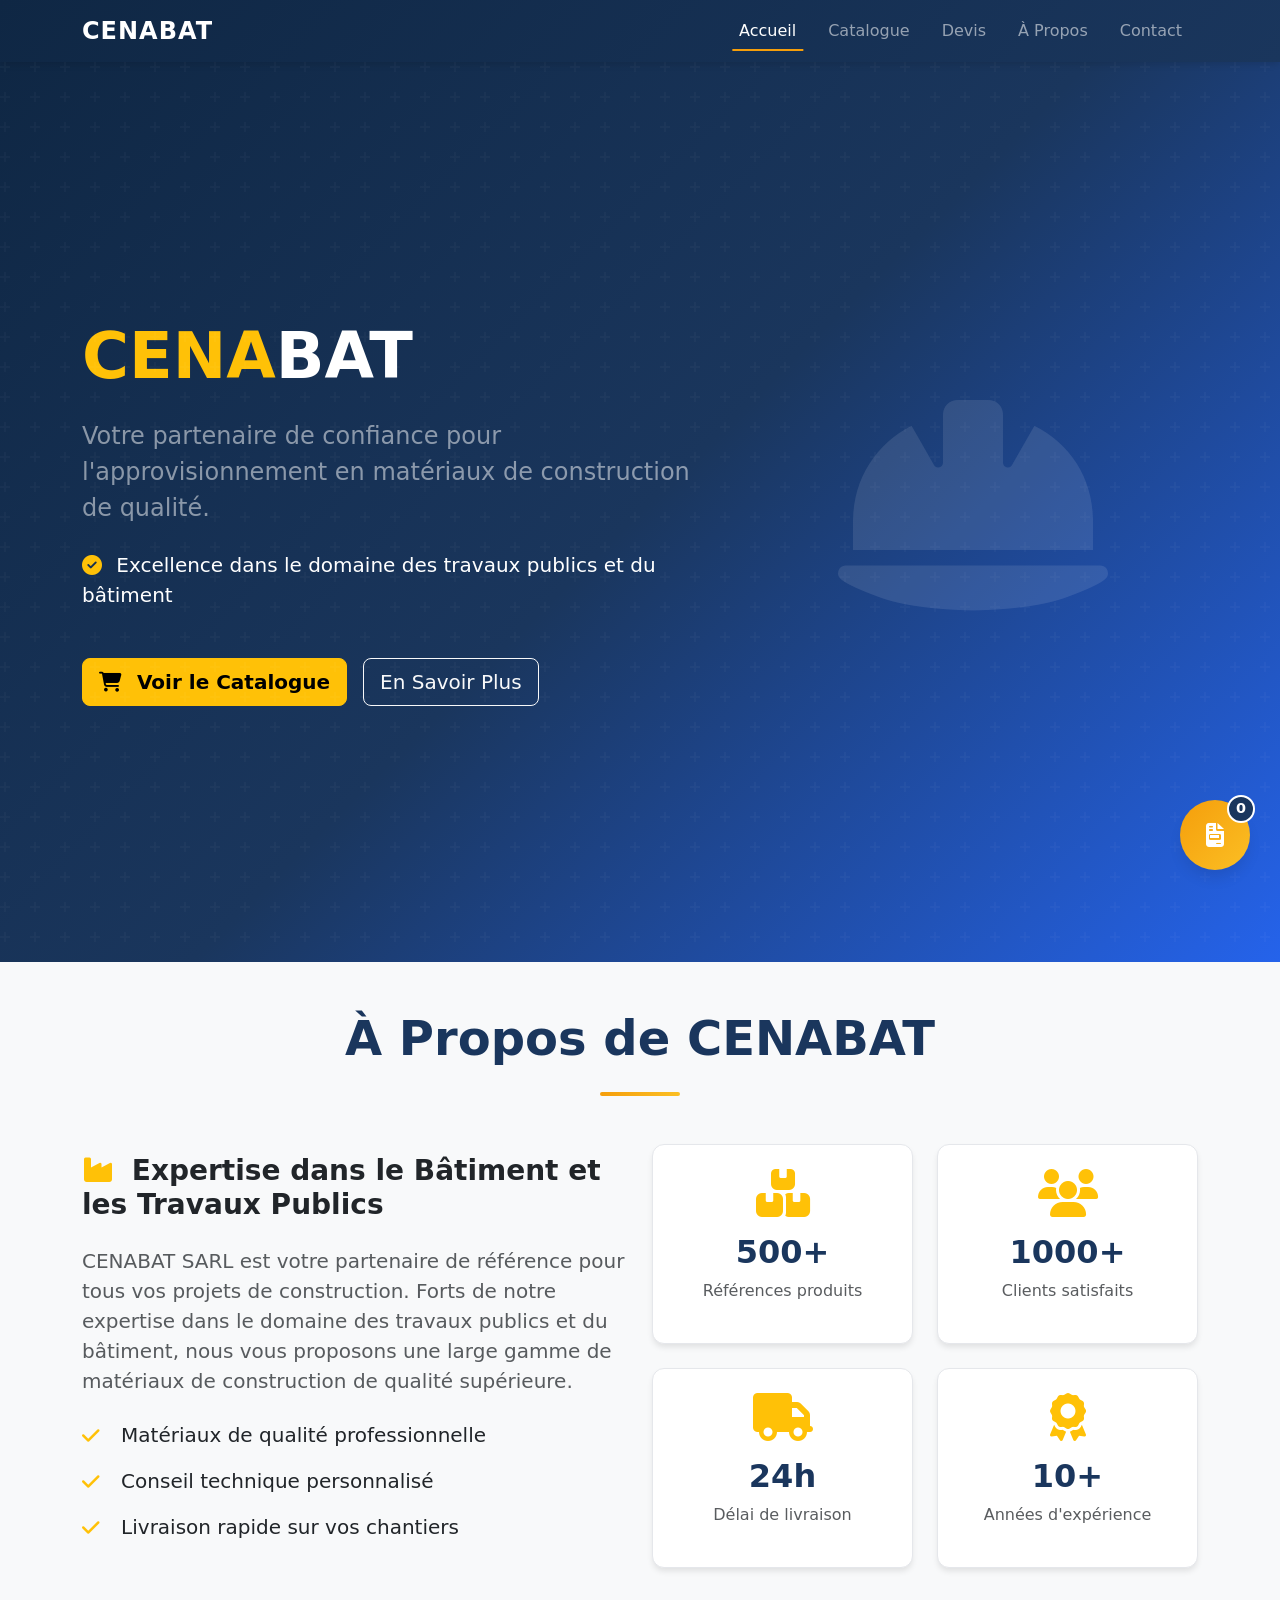
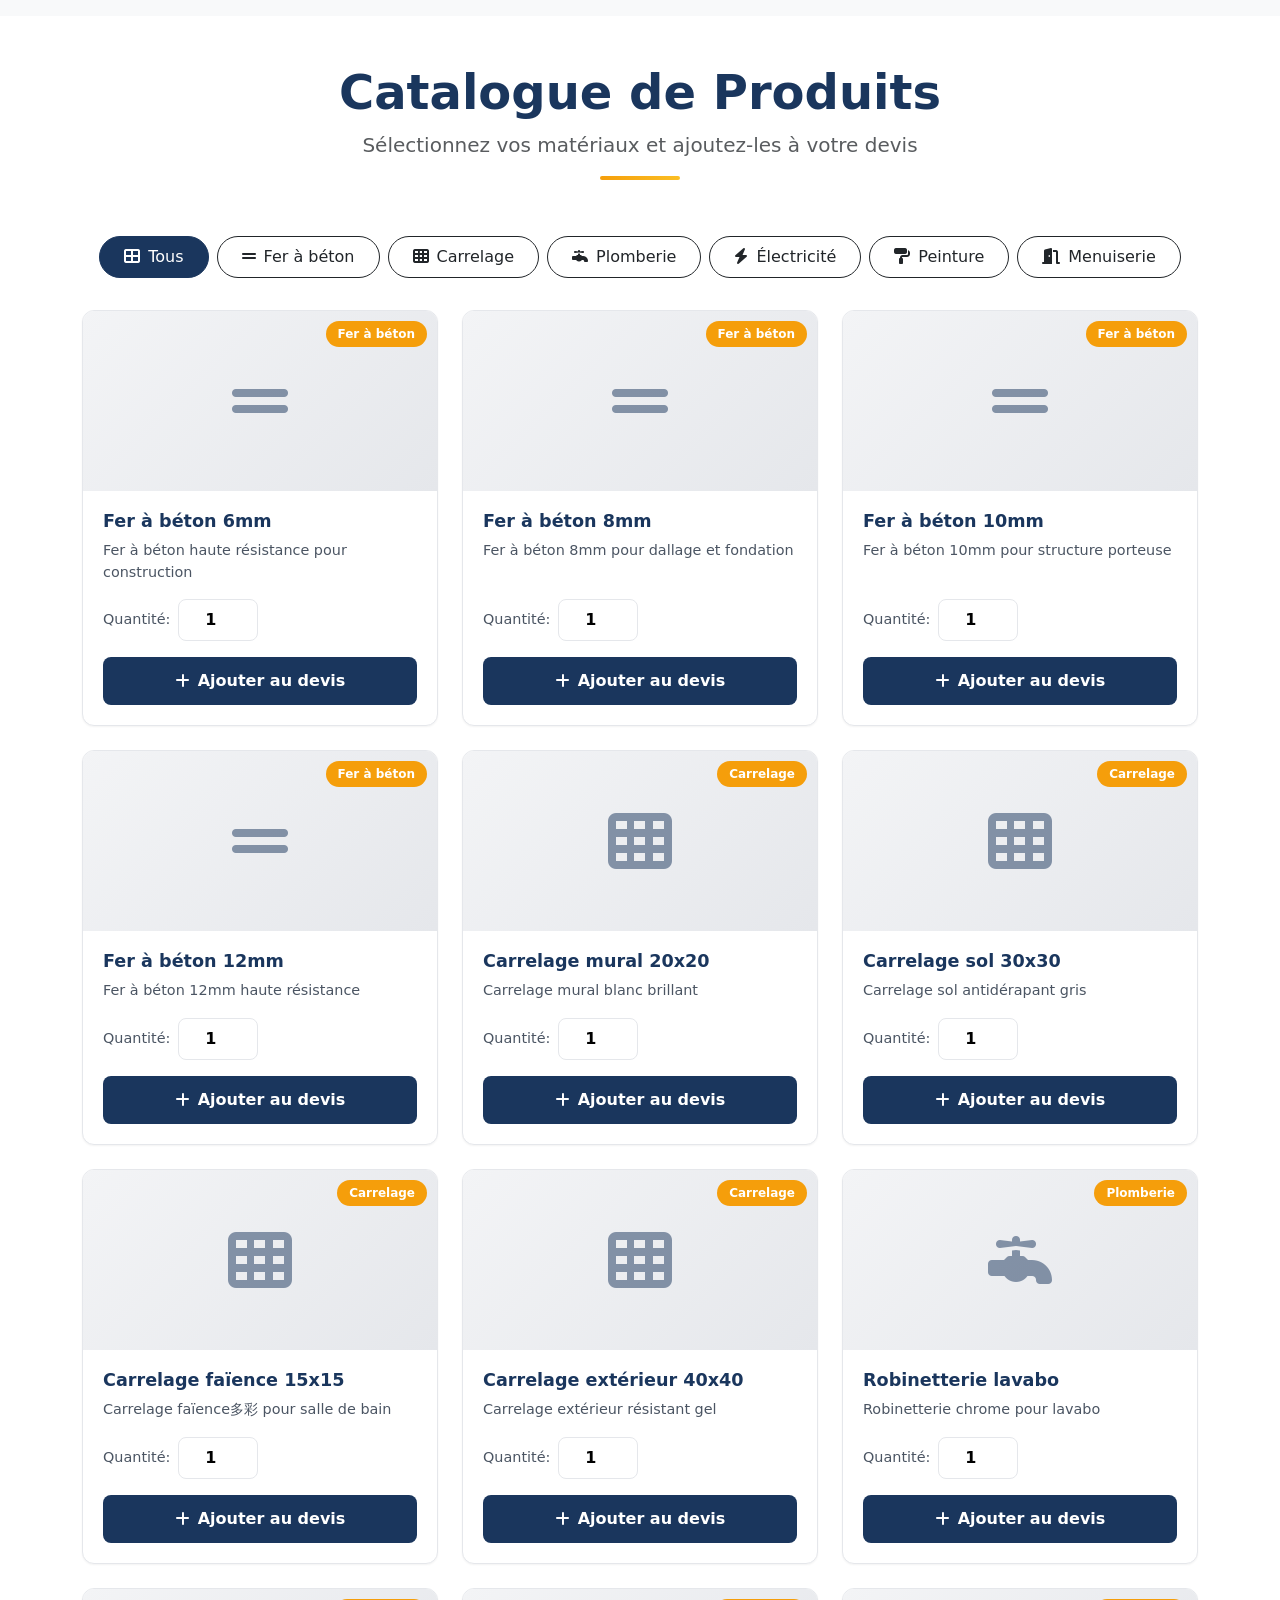
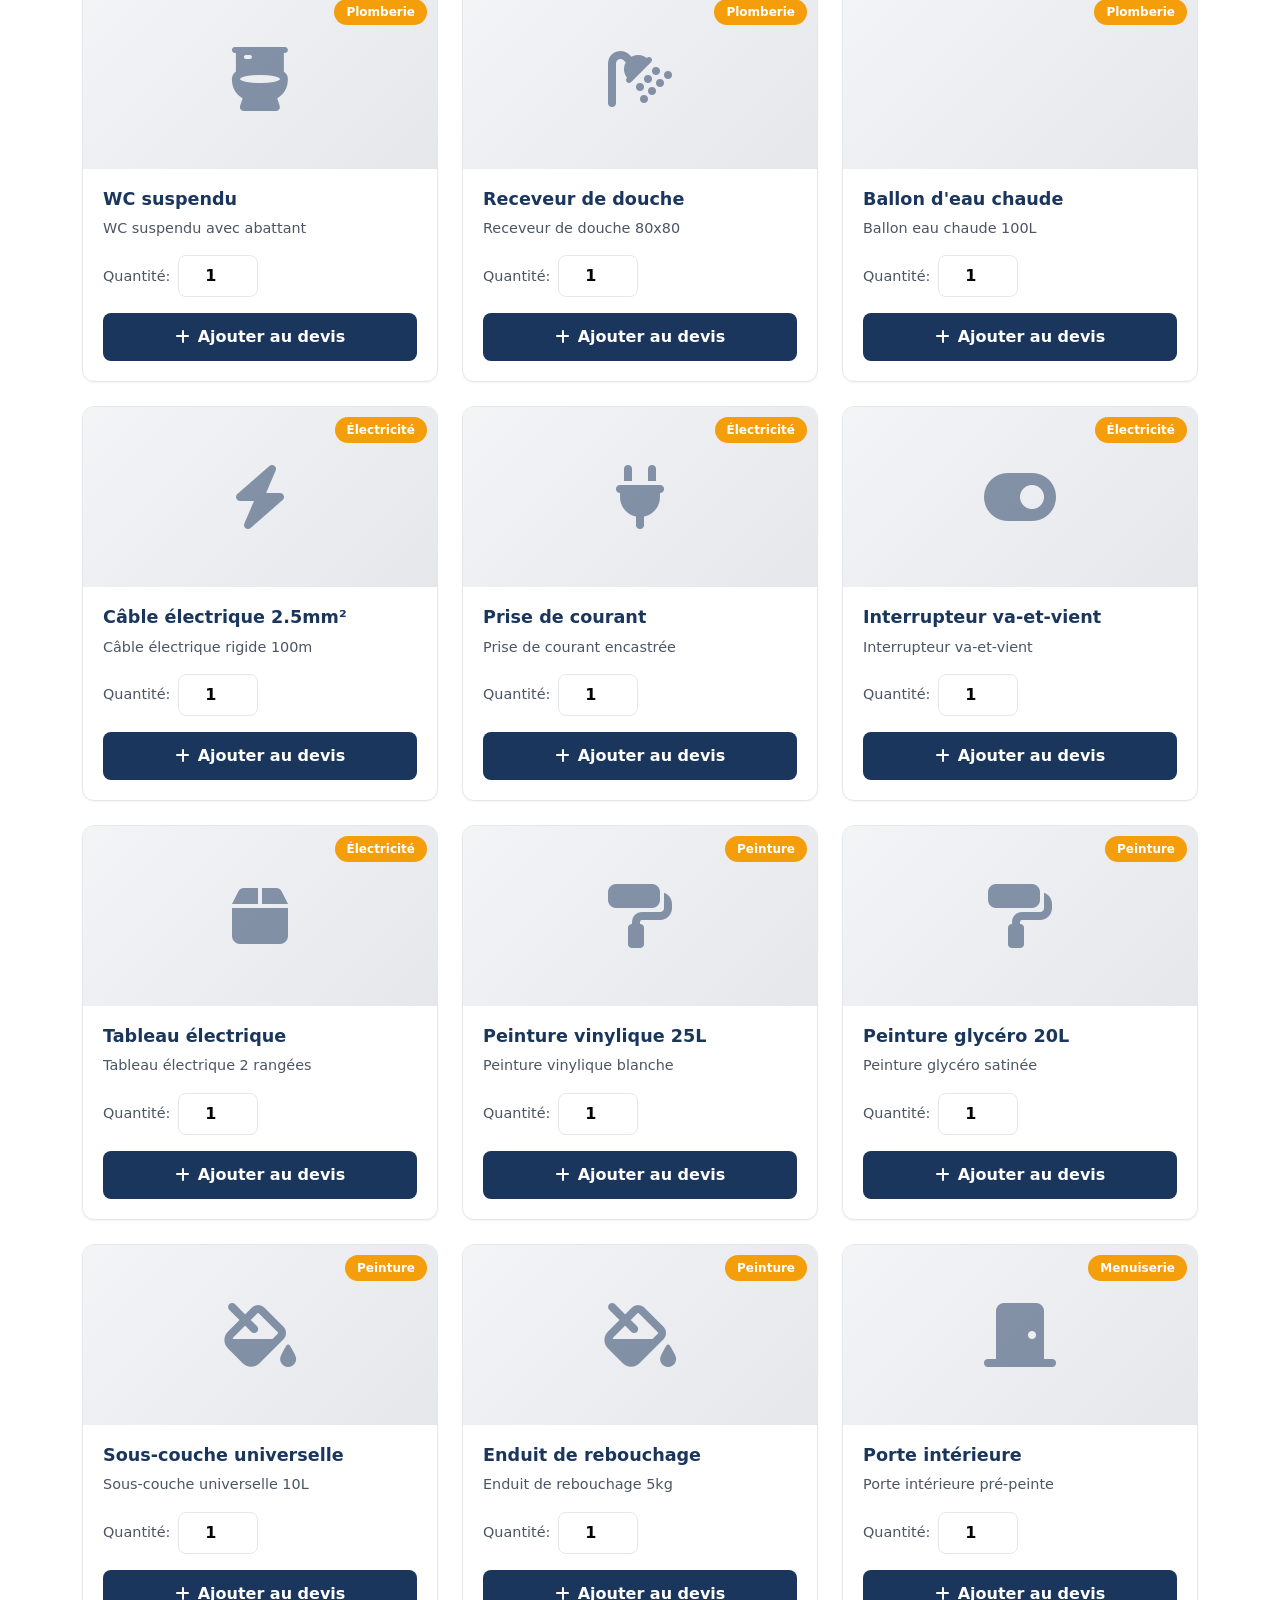
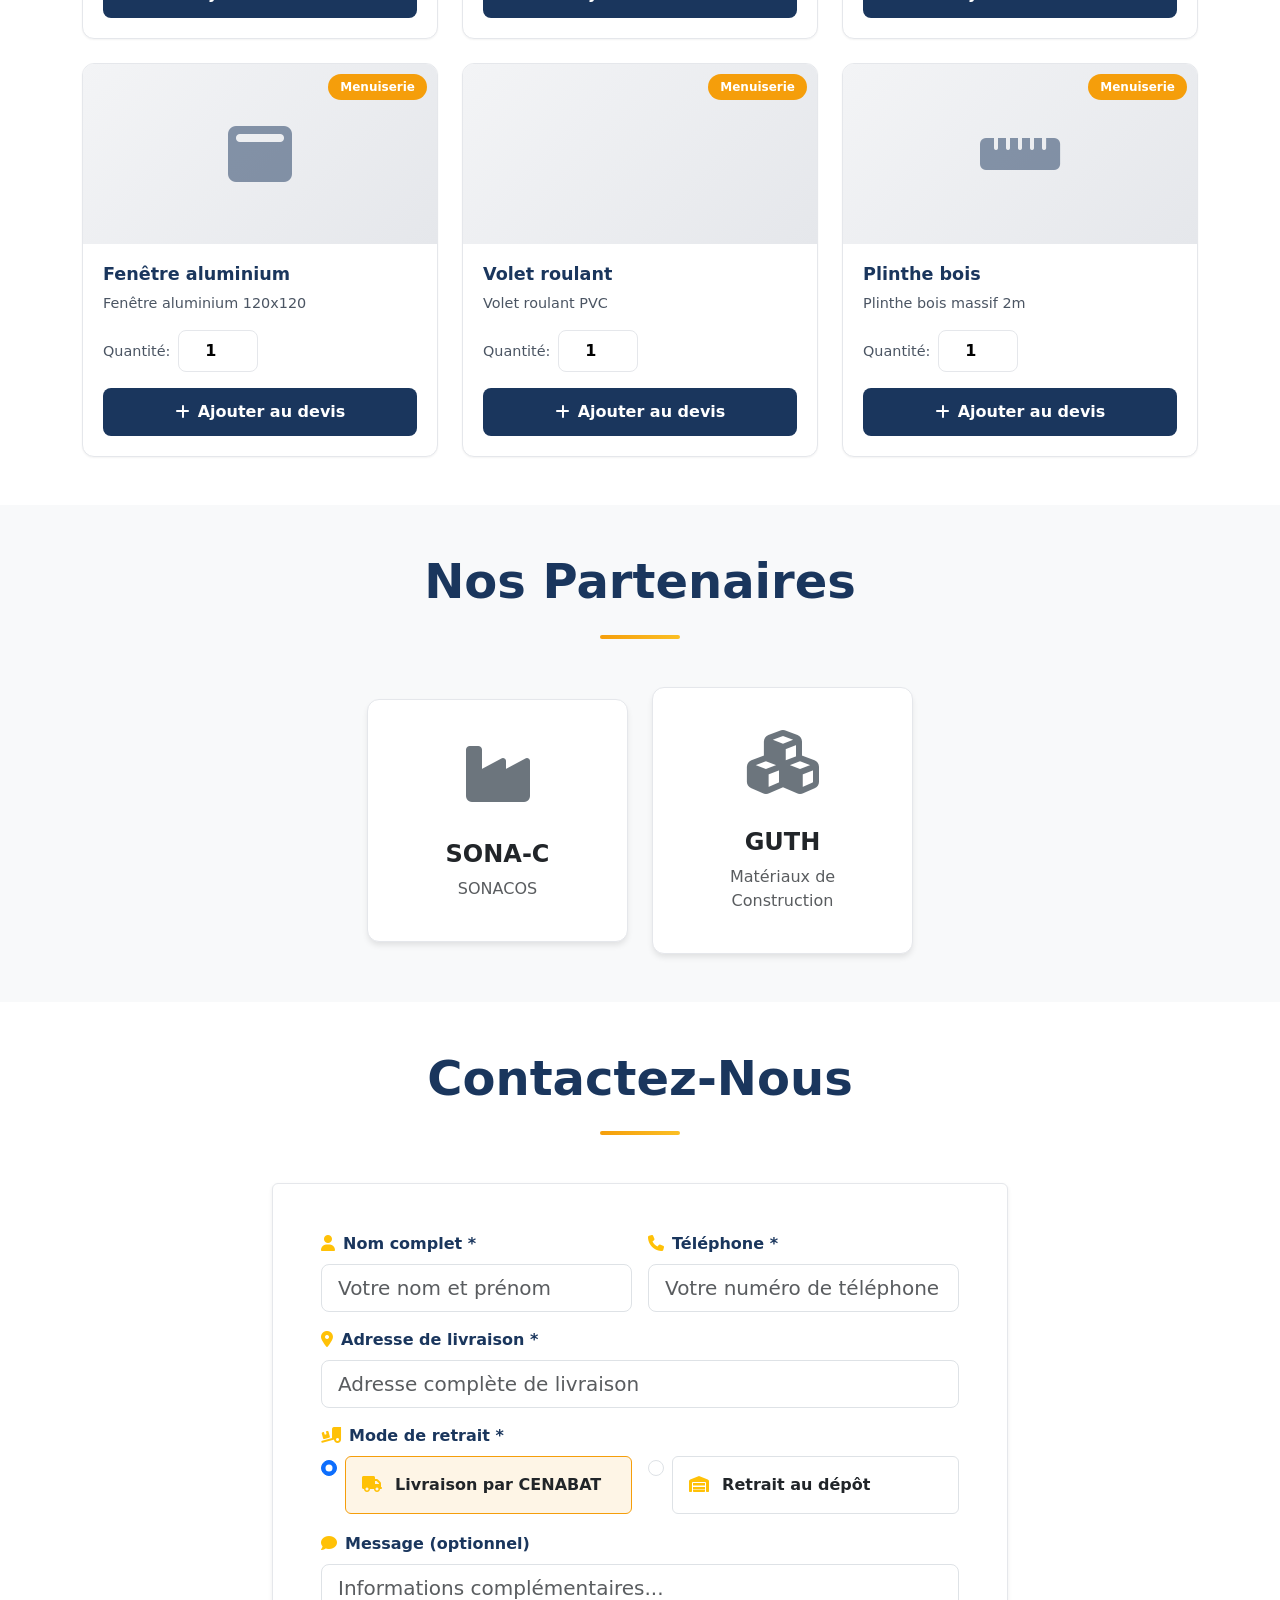
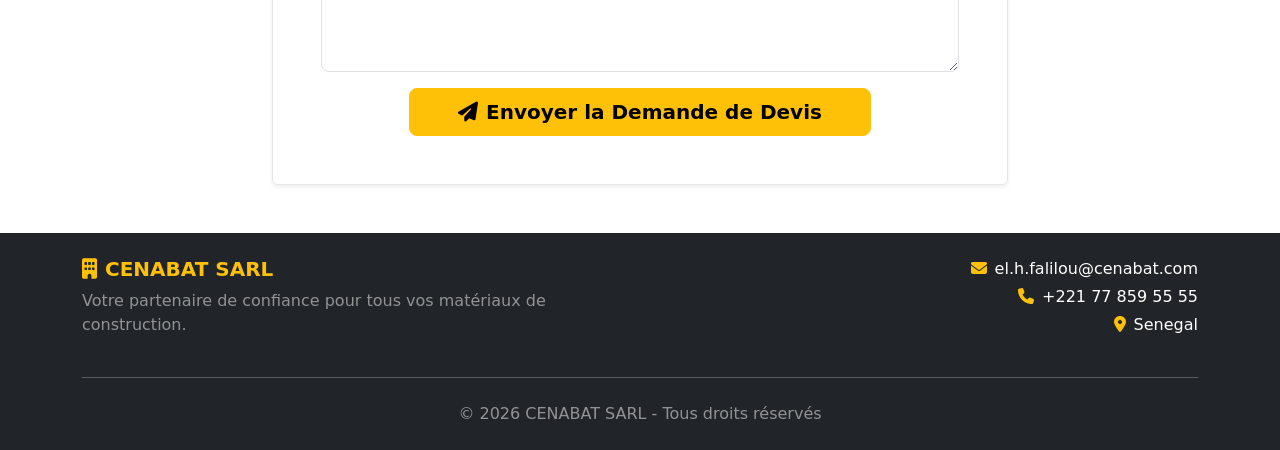
==== commit 7af206ac: "Supprimer le logo et afficher le nom CENABAT avec classe CSS" ====
--- a/index.html
+++ b/index.html
@@ -13,7 +13,7 @@
     <nav class="navbar navbar-expand-lg navbar-dark bg-dark sticky-top">
         <div class="container">
             <a class="navbar-brand d-flex align-items-center fw-bold" href="#" aria-label="CENABAT SARL">
-                <img src="images/logo.png" alt="Logo CENABAT" class="navbar-logo">
+                <span class="brand-name">CENABAT</span>
             </a>
             <button class="navbar-toggler" type="button" data-bs-toggle="collapse" data-bs-target="#navbarNav">
                 <span class="navbar-toggler-icon"></span>
--- a/css/style.css
+++ b/css/style.css
@@ -56,6 +56,15 @@
     margin-right: 0.75rem;
 }
 
+.brand-name {
+    font-size: 1.5rem;
+    font-weight: 700;
+    color: var(--white);
+    text-transform: uppercase;
+    letter-spacing: 1px;
+    margin: 0;
+}
+
 .navbar-brand i {
     font-size: 1.8rem;
 }
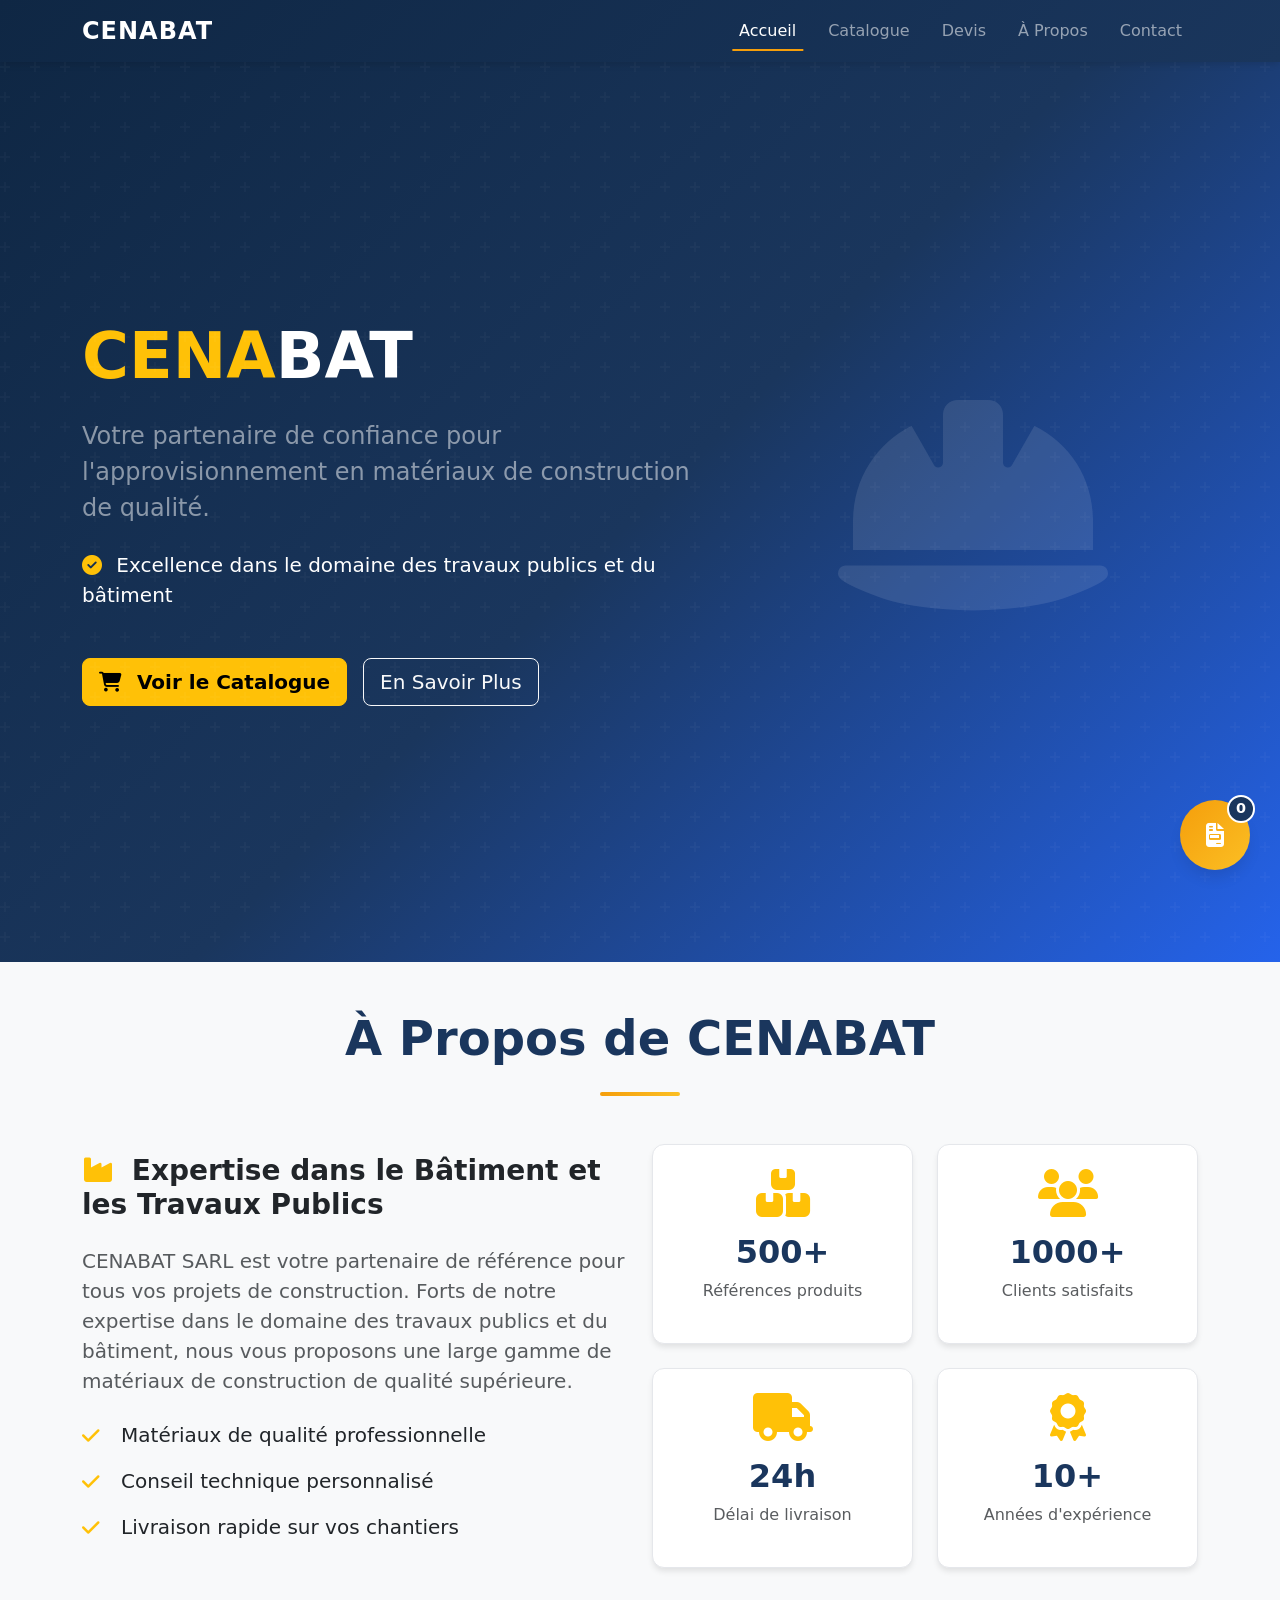
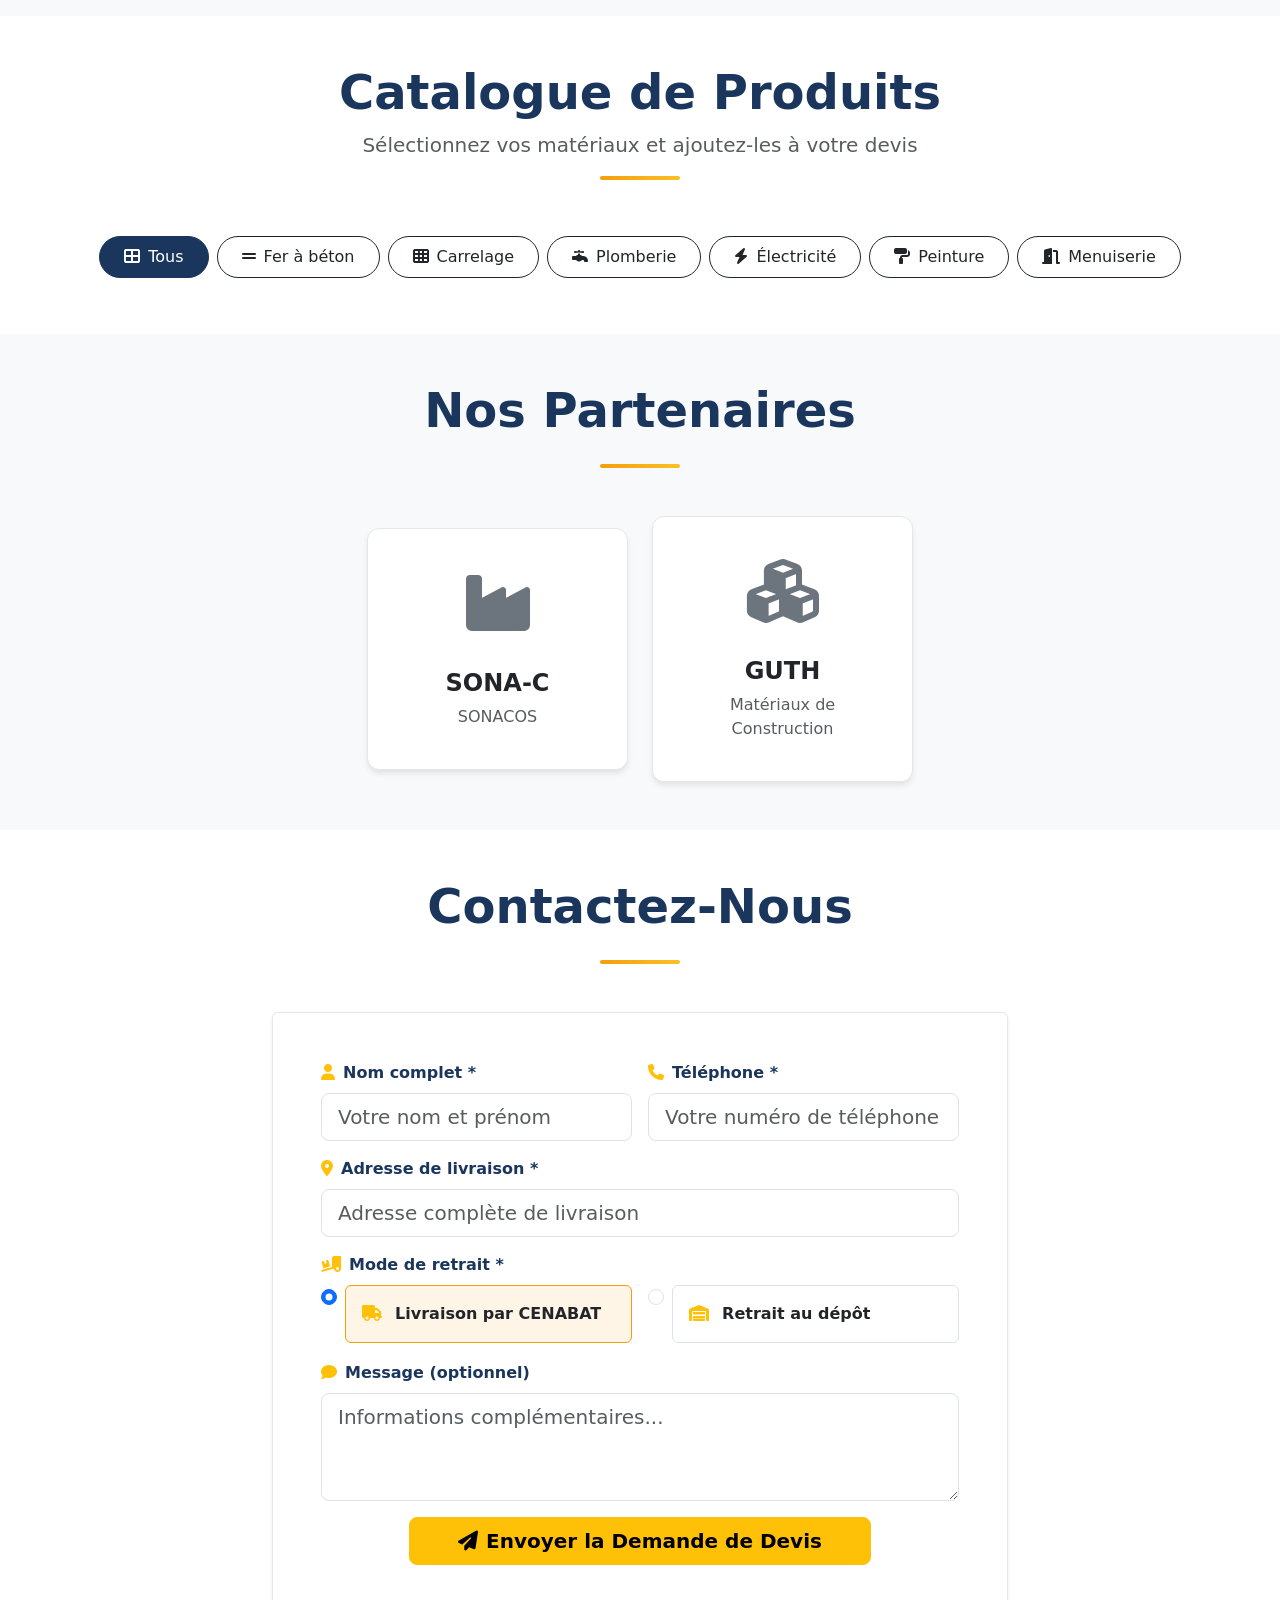
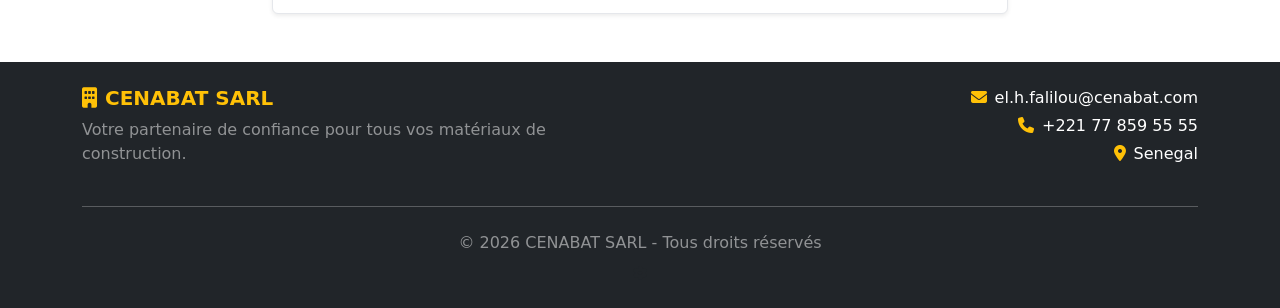
==== commit e53b5283: "Intégration Firebase: SDK + synchronisation Firestore pour admin et app (placeholder config)" ====
--- a/index.html
+++ b/index.html
@@ -326,6 +326,7 @@
                     <p class="text-white-50 mb-0">
                         &copy; 2026 CENABAT SARL - Tous droits réservés
                     </p>
+                    <small class="text-muted d-block mt-2"><a href="admin.html" class="text-muted" style="text-decoration: none;"><i class="fas fa-cog"></i></a></small>
                 </div>
             </div>
         </div>
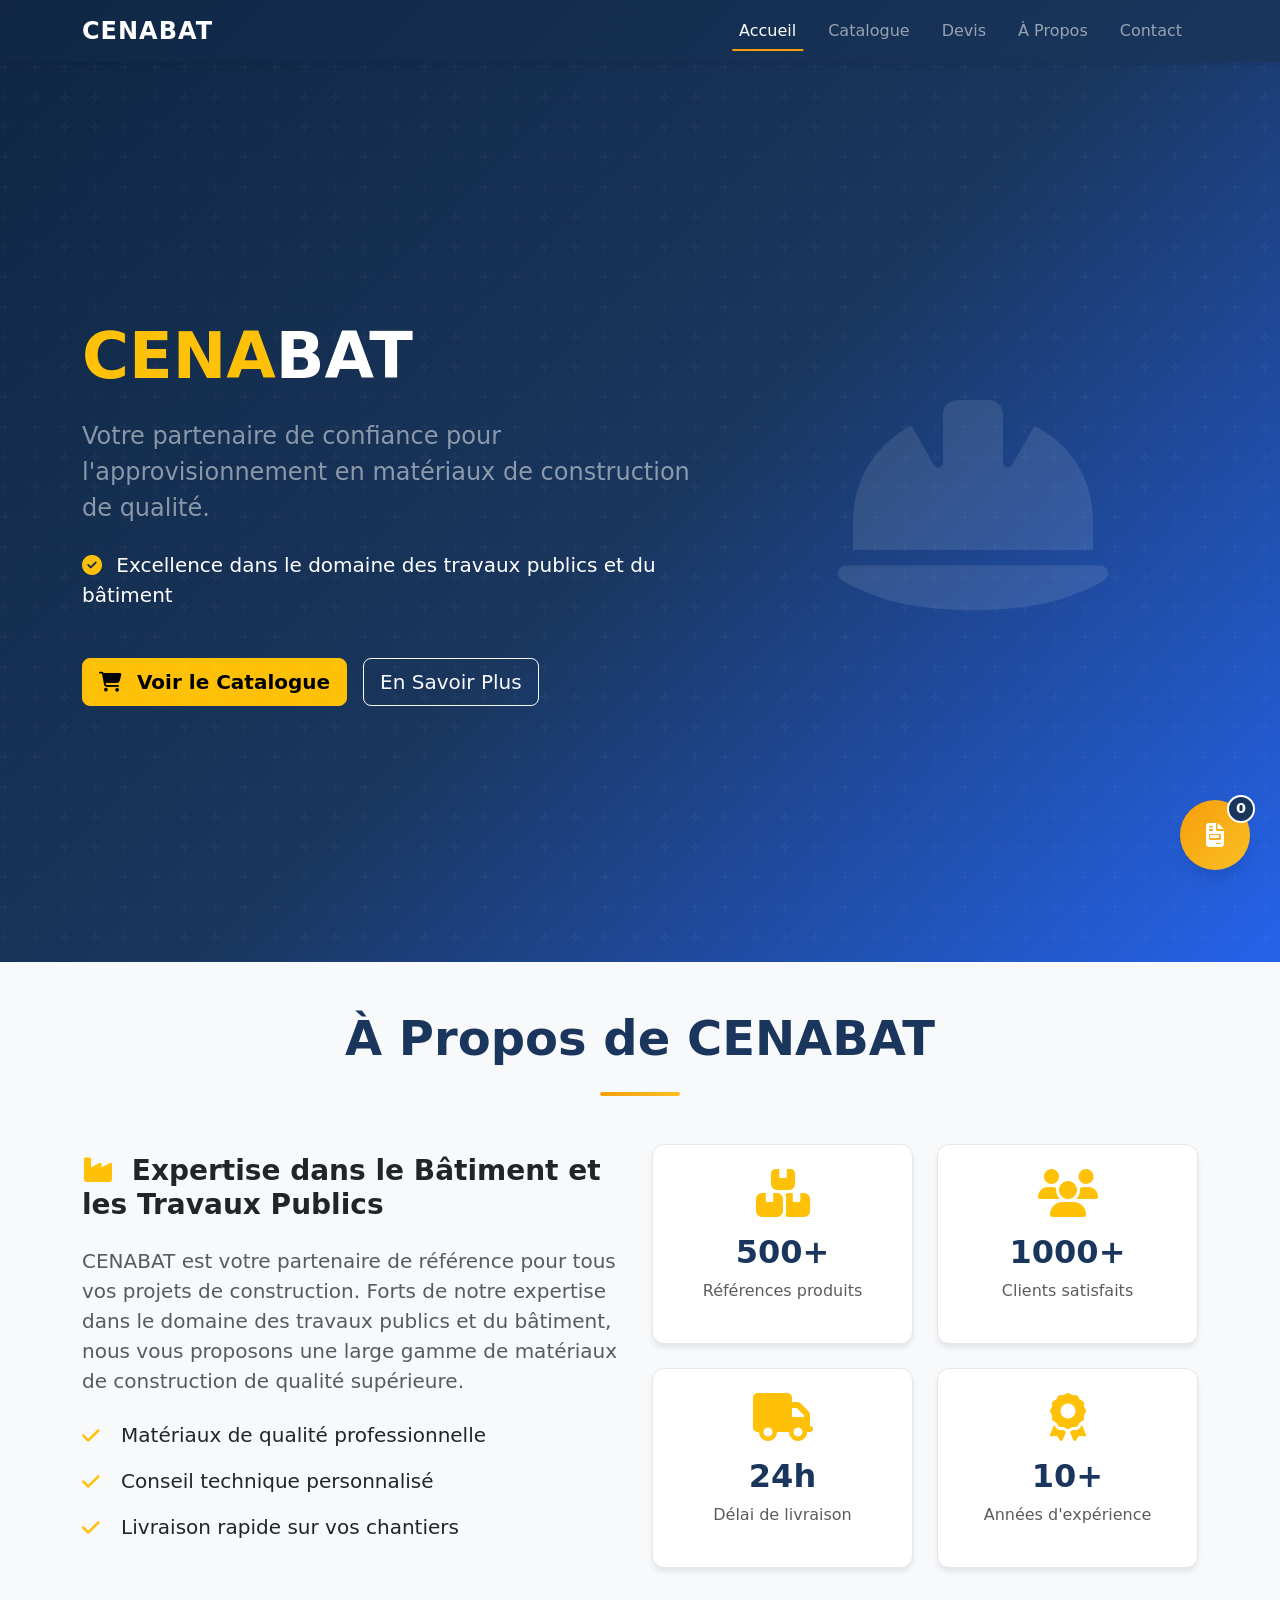
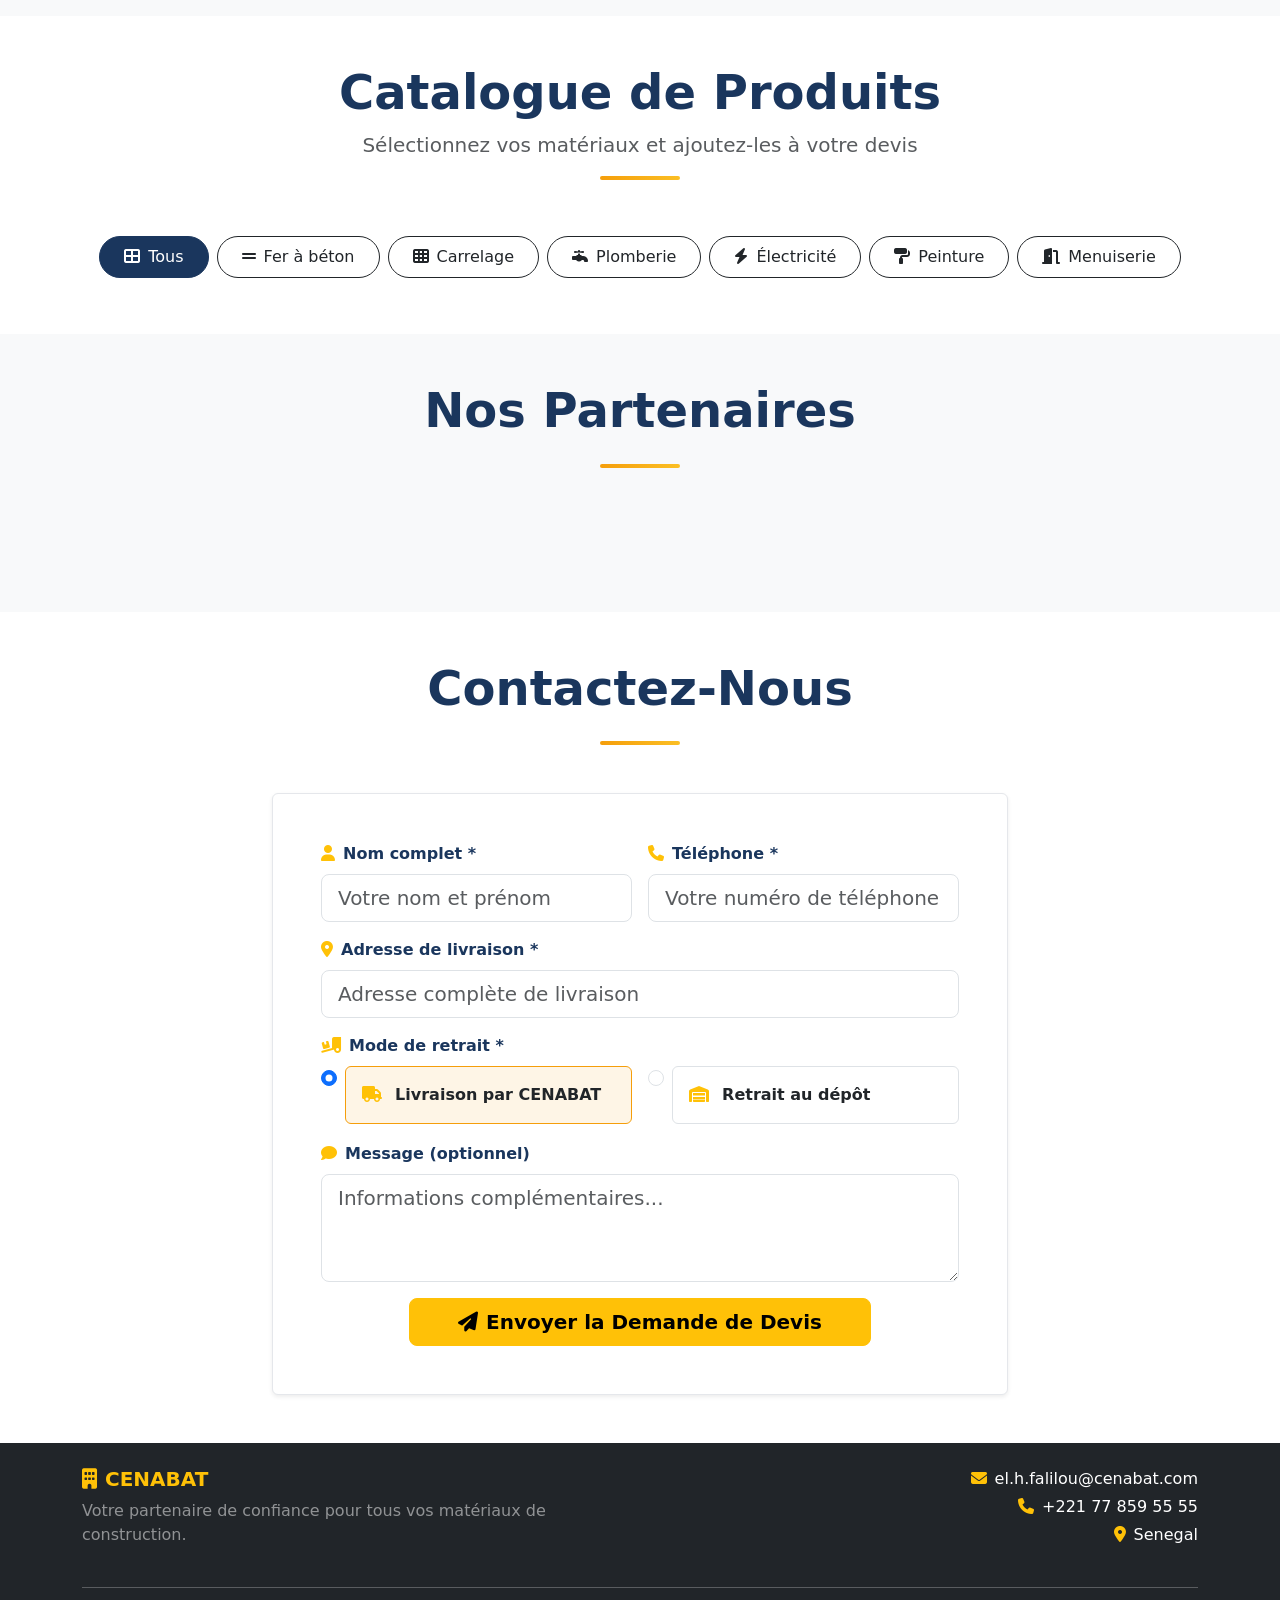
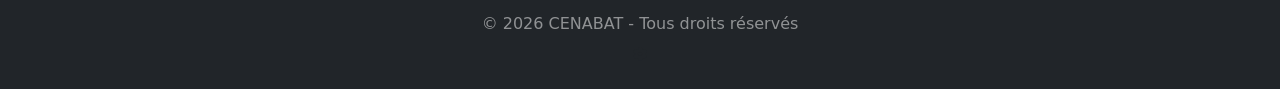
==== commit 07454a85: "Nettoyage section partenaires et mise a jour nom CENABAT" ====
--- a/index.html
+++ b/index.html
@@ -3,7 +3,7 @@
 <head>
     <meta charset="UTF-8">
     <meta name="viewport" content="width=device-width, initial-scale=1.0">
-    <title>CENABAT SARL - Matériaux de Construction</title>
+    <title>CENABAT - Matériaux de Construction</title>
     <link rel="stylesheet" href="css/style.css">
     <link href="https://cdn.jsdelivr.net/npm/bootstrap@5.3.0/dist/css/bootstrap.min.css" rel="stylesheet">
     <link rel="stylesheet" href="https://cdnjs.cloudflare.com/ajax/libs/font-awesome/6.4.0/css/all.min.css">
@@ -12,7 +12,7 @@
     <!-- Navigation -->
     <nav class="navbar navbar-expand-lg navbar-dark bg-dark sticky-top">
         <div class="container">
-            <a class="navbar-brand d-flex align-items-center fw-bold" href="#" aria-label="CENABAT SARL">
+            <a class="navbar-brand d-flex align-items-center fw-bold" href="#" aria-label="CENABAT">
                 <span class="brand-name">CENABAT</span>
             </a>
             <button class="navbar-toggler" type="button" data-bs-toggle="collapse" data-bs-target="#navbarNav">
@@ -80,7 +80,7 @@
                             Expertise dans le Bâtiment et les Travaux Publics
                         </h3>
                         <p class="text-muted fs-5 mb-4">
-                            CENABAT SARL est votre partenaire de référence pour tous vos projets de construction.
+                            CENABAT est votre partenaire de référence pour tous vos projets de construction.
                             Forts de notre expertise dans le domaine des travaux publics et du bâtiment,
                             nous vous proposons une large gamme de matériaux de construction de qualité
                             supérieure.
@@ -193,24 +193,8 @@
                     <div class="divider mx-auto"></div>
                 </div>
             </div>
-            <div class="row justify-content-center align-items-center g-4">
-                <div class="col-6 col-md-4 col-lg-3">
-                    <div class="partner-card text-center p-4">
-                        <div class="partner-logo mb-3">
-                            <i class="fas fa-industry fa-4x text-secondary"></i>
-                        </div>
-                        <h4 class="fw-bold">SONA-C</h4>
-                        <p class="text-muted">SONACOS</p>
-                    </div>
-                </div>
-                <div class="col-6 col-md-4 col-lg-3">
-                    <div class="partner-card text-center p-4">
-                        <div class="partner-logo mb-3">
-                            <i class="fas fa-cubes fa-4x text-secondary"></i>
-                        </div>
-                        <h4 class="fw-bold">GUTH</h4>
-                        <p class="text-muted">Matériaux de Construction</p>
-                    </div>
+            <div class="row justify-content-center align-items-center g-4" id="partners-grid">
+                <div class="col-12 text-center text-muted py-4">
                 </div>
             </div>
         </div>
@@ -304,7 +288,7 @@
             <div class="row">
                 <div class="col-md-6">
                     <h5 class="fw-bold text-warning">
-                        <i class="fas fa-building me-2"></i>CENABAT SARL
+                        <i class="fas fa-building me-2"></i>CENABAT
                     </h5>
                     <p class="text-white-50">Votre partenaire de confiance pour tous vos matériaux de construction.</p>
                 </div>
@@ -324,7 +308,7 @@
             <div class="row">
                 <div class="col-12 text-center">
                     <p class="text-white-50 mb-0">
-                        &copy; 2026 CENABAT SARL - Tous droits réservés
+                        &copy; 2026 CENABAT - Tous droits réservés
                     </p>
                     <small class="text-muted d-block mt-2"><a href="admin.html" class="text-muted" style="text-decoration: none;"><i class="fas fa-cog"></i></a></small>
                 </div>
--- a/css/style.css
+++ b/css/style.css
@@ -1,5 +1,5 @@
 /* ================================================
-   CENABAT SARL - Styles Professionnels
+   CENABAT - Styles Professionnels
    Palette: Bleu foncé (#1a365d) + Orange (#f59e0b)
    ================================================ */
 
